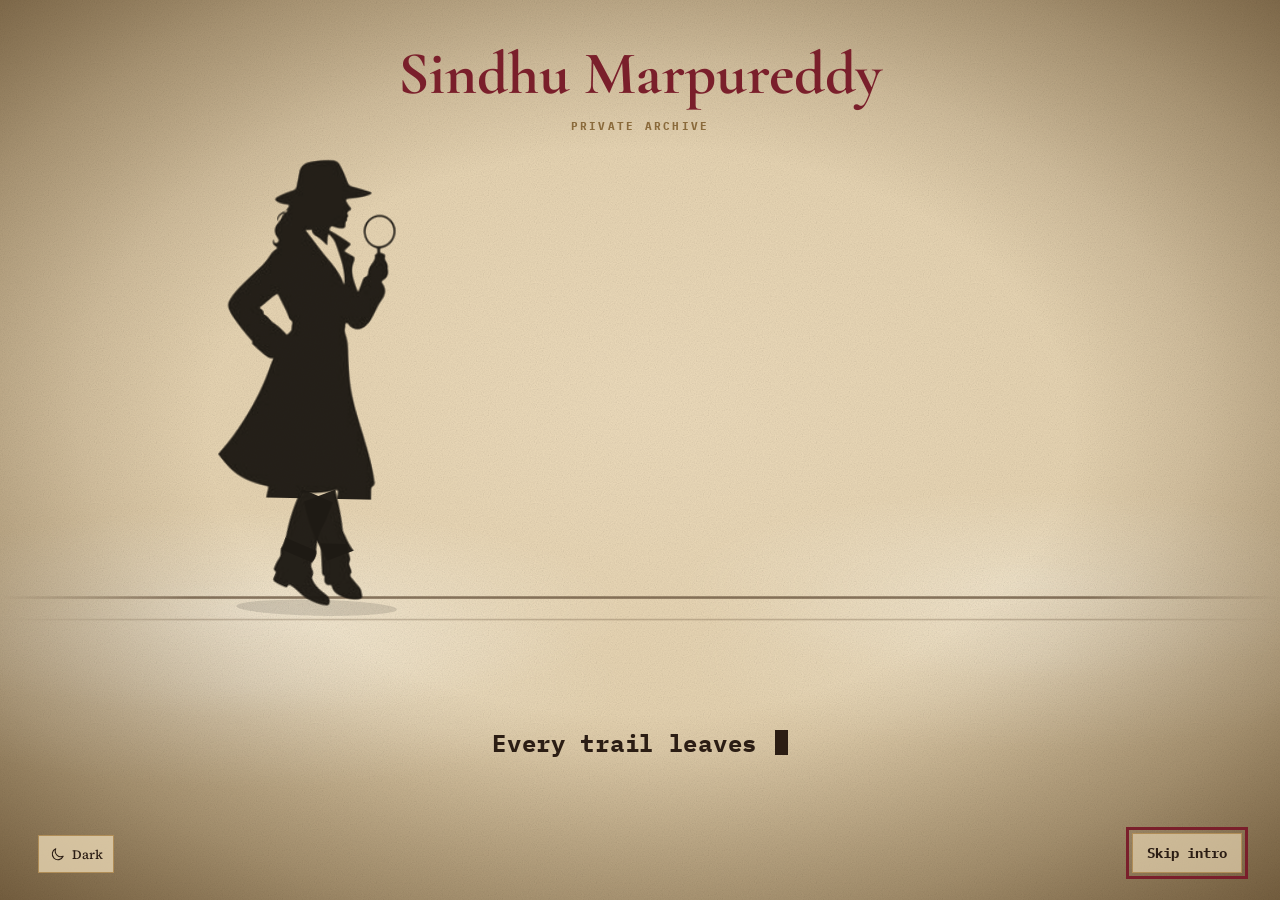
==== index.html @ 43c9a353 "Adjust home tagline punctuation" ====
<!doctype html>
<html lang="en">
<head>
  <meta charset="UTF-8">
  <meta name="viewport" content="width=device-width, initial-scale=1.0">
  <meta name="theme-color" content="#E6D3B0">
  <title>Sindhu Marpureddy | Home</title>
  <link rel="preconnect" href="https://fonts.googleapis.com">
  <link rel="preconnect" href="https://fonts.gstatic.com" crossorigin>
  <link href="https://fonts.googleapis.com/css2?family=Abril+Fatface&family=Cormorant+Garamond:wght@400;500;600;700&family=Courier+Prime:wght@400;700&family=IBM+Plex+Mono:wght@400;500;600;700&family=Lora:wght@400;500;700&family=Source+Serif+4:wght@400;500;600;700&display=swap" rel="stylesheet">
  <script>try{if(localStorage.getItem('sherlock-theme')==='dark')document.documentElement.setAttribute('data-theme','dark')}catch(e){}</script>
  <!-- Decide before first paint whether the intro will play (once per session; add ?intro=1 to the address to replay it) -->
  <script>try{var key='sindhu-case-file-router-intro',u=new URL(location.href);u.searchParams.delete('intro');u.hash='';history.replaceState(null,'',u.pathname+u.search);sessionStorage.removeItem(key);if(!(window.matchMedia&&matchMedia('(prefers-reduced-motion: reduce)').matches)){document.documentElement.classList.add('will-intro')}}catch(e){}</script>
  <style>
/* =====================================================================
   Case file site - one consolidated stylesheet.
   Sections: 1 tokens - 2 base - 3 header - 4 layout - 5 shared - 6 pages
             7 footer - 8 route transitions - 9 home - 10 intro - 11 responsive
   Edit the sepia palette in section 1. All artwork is inline SVG or CSS.
   ===================================================================== */

/* 1. Tokens ---------------------------------------------------------- */
:root {
  --paper: #E6D3B0;
  --paper-hi: #EEDDBE;
  --paper-light: #f2e5ca;
  --aged-edge: #B08D57;
  --brass: var(--aged-edge);
  --deep-sepia: #8A6A3B;
  --ink: #2b1d14;
  --ink-soft: #2b1d14;
  --burgundy: #7A1F2B;
  --rule: rgba(30, 26, 20, .24);
  --display: 'Cormorant Garamond', Georgia, serif;
  --body: 'Source Serif 4', Georgia, serif;
  --note: 'IBM Plex Mono', monospace;
  --font-body: clamp(1rem, .95rem + .3vw, 1.125rem);
  --font-card: 1.05rem;
  --font-label: clamp(.875rem, .85rem + .2vw, .95rem);
  --font-nav: clamp(.95rem, .91rem + .2vw, 1rem);
  --font-hero-statement: clamp(1.4rem, 1.1rem + 1vw, 1.75rem);
  --header-height: 78px;
  --footer-height: 58px;
  --noise: url("data:image/svg+xml;utf8,<svg xmlns='http://www.w3.org/2000/svg' width='220' height='220'><filter id='n' x='0' y='0' width='100%25' height='100%25'><feTurbulence type='fractalNoise' baseFrequency='.85' numOctaves='2' stitchTiles='stitch'/><feColorMatrix type='saturate' values='0'/></filter><rect width='220' height='220' filter='url(%23n)'/></svg>");
  color-scheme: light;
  scroll-behavior: smooth;
  scroll-padding-top: 100px;
}

/* 2. Base ------------------------------------------------------------ */
*, *::before, *::after { box-sizing: border-box; }
[hidden] { display: none !important; }
html { min-width: 320px; background: var(--paper); }
body {
  display: flex;
  min-width: 320px;
  min-height: 100vh;
  flex-direction: column;
  margin: 0;
  color: var(--ink);
  background-color: var(--paper);
  background-image: repeating-linear-gradient(0deg, rgba(65,42,21,.025) 0 1px, transparent 1px 5px), linear-gradient(115deg, rgba(255,255,255,.13), transparent 48%);
  font-family: var(--body);
  font-size: var(--font-body);
  font-weight: 400;
  line-height: 1.65;
}
body.intro-open { overflow: hidden; }
body p { max-width: 65ch; }
body em, body strong { font-family: var(--body); font-weight: 500; }
a { color: inherit; text-decoration: none; }
button { color: inherit; font: inherit; }
:focus-visible { outline: 3px solid var(--aged-edge); outline-offset: 4px; }
::selection { color: var(--paper-light); background: var(--burgundy); }
.skip-link { position: fixed; z-index: 2001; top: 8px; left: 8px; padding: 10px 14px; color: var(--paper-light); background: var(--burgundy); transform: translateY(-150%); }
.skip-link:focus { transform: translateY(0); }
.sr-only, .route-live { position: absolute; width: 1px; height: 1px; padding: 0; margin: -1px; overflow: hidden; clip: rect(0,0,0,0); white-space: nowrap; border: 0; }

/* Everything except the intro and transition layers lives inside #page */
#page { position: relative; z-index: 200; display: flex; flex: 1 0 auto; flex-direction: column; min-width: 0; }

/* 3. Header ---------------------------------------------------------- */
.case-header {
  position: sticky; z-index: 1200; top: 0; display: flex; flex: 0 0 auto; min-height: var(--header-height);
  align-items: center; justify-content: space-between; gap: 15px;
  padding: 9px max(22px, calc((100vw - 1280px) / 2));
  border-bottom: 1px solid var(--rule); background: rgba(230,211,176,.97); backdrop-filter: blur(12px);
}
.brand { display: flex; flex: 0 0 auto; flex-direction: column; line-height: 1.1; white-space: nowrap; }
.brand b { color: var(--burgundy); font: 700 2.4rem/1.05 var(--display); letter-spacing: 0; }
.brand small { margin-top: 3px; color: var(--deep-sepia); font: 700 .68rem/1.2 var(--note); letter-spacing: .16em; text-transform: uppercase; }
.case-nav { display: flex; min-width: 0; align-items: center; gap: 2px; }
.case-nav a { display: inline-flex; min-height: 43px; flex: 0 0 auto; align-items: center; gap: 6px; padding: 8px 9px; color: var(--ink); border-bottom: 2px solid transparent; font: 500 var(--font-nav) var(--body); white-space: nowrap; }
.case-nav a:hover, .case-nav a[aria-current="page"] { color: var(--burgundy); border-bottom-color: var(--aged-edge); }
.case-nav svg, .resume-button svg, .menu-toggle svg { width: 17px; height: 17px; fill: none; stroke: currentColor; stroke-linecap: round; stroke-linejoin: round; stroke-width: 1.5; }
.resume-button { display: inline-flex; min-height: 42px; flex: 0 0 auto; align-items: center; gap: 7px; padding: 8px 11px; color: var(--paper-light); border: 1px solid var(--burgundy); background: var(--burgundy); font: 700 var(--font-label) var(--note); letter-spacing: .06em; }
.resume-button:hover, .button-primary:hover, .copy-email:hover { color: var(--paper-light); background: var(--ink); border-color: var(--ink); }
.menu-toggle { display: none; align-items: center; gap: 6px; padding: 8px 10px; border: 1px solid var(--deep-sepia); background: transparent; cursor: pointer; font: 700 var(--font-label) var(--note); letter-spacing: .06em; }

/* 4. Layout ---------------------------------------------------------- */
main { display: flex; flex: 1 0 auto; flex-direction: column; min-height: 0; }
.route-view { position: relative; display: flex; flex: 1 0 auto; flex-direction: column; min-height: calc(100vh - var(--header-height) - var(--footer-height)); }
.route-view h1 { margin: 0 0 28px; color: var(--ink); font: 400 clamp(42px, 6vw, 70px)/1.02 var(--display); }
.route-view h1::first-letter { color: var(--burgundy); }
.paper-page { background-color: var(--paper); background-image: repeating-linear-gradient(0deg, rgba(65,42,21,.018) 0 1px, transparent 1px 6px), linear-gradient(115deg, rgba(255,255,255,.13), transparent 48%); }
.page-inner { width: min(1080px, calc(100% - 56px)); margin: 0 auto; padding: 78px 0 96px; }
.paper-page .page-inner { flex: 1 0 auto; min-height: calc(100vh - var(--header-height) - var(--footer-height)); }
.paper-page .page-inner > h1 { padding-bottom: 20px; border-bottom: 1px solid var(--rule); }
#page-profile .page-inner, #page-method .page-inner, #page-contact .page-inner { display: flex; flex-direction: column; justify-content: center; }
#page-contact .page-inner { align-items: center; text-align: center; }

/* 5. Shared components ------------------------------------------------ */
.ornamental-divider { display: block; width: min(240px, 65%); height: 28px; margin: 28px auto; fill: none; stroke: var(--aged-edge); stroke-width: 1; stroke-linecap: round; stroke-linejoin: round; }
.button { display: inline-flex; min-height: 46px; align-items: center; justify-content: center; gap: 14px; padding: 10px 14px; border: 1px solid var(--deep-sepia); font: 500 var(--font-label) var(--body); transition: background .18s ease, color .18s ease, transform .18s ease; }
.button:hover { transform: translateY(-2px); }
.button-primary { color: var(--paper-light); border-color: var(--burgundy); background: var(--burgundy); }
.button-secondary { color: var(--ink); background: transparent; }
.button-secondary:hover { color: var(--paper-light); background: var(--ink); }
/* Small uppercase-style labels share one look */
.case-number, .case-problem strong, .case-outcome strong, .case-card summary, .case-card details .todo, .case-link, .full-record-link, .case-status,
.profile-facts h2, .service-heading p, .copy-email, .contact-linkedin, .case-footer, .method-tabs [role="tab"] { font-family: var(--note); font-size: var(--font-label); font-weight: 700; letter-spacing: .06em; }

/* 6. Pages ------------------------------------------------------------ */
/* Profile */
.profile-summary { max-width: 65ch; margin: 10px 0 40px; color: var(--ink-soft); font-size: var(--font-body); line-height: 1.65; }
.profile-facts { display: grid; grid-template-columns: repeat(3, minmax(0, 1fr)); gap: 14px; }
.profile-facts article { padding: 21px; border: 1px solid rgba(138,106,59,.55); border-top: 3px solid var(--deep-sepia); background: rgba(243,228,196,.6); }
.profile-facts h2 { margin: 0 0 8px; color: var(--burgundy); }
.profile-facts p { margin: 0; font: 500 var(--font-card) var(--body); line-height: 1.65; }
.profile-facts span { display: block; margin-top: 5px; color: var(--ink-soft); font-size: 15px; }

/* Case files */
.case-grid { display: grid; grid-template-columns: repeat(2, minmax(0, 1fr)); gap: 30px; }
.case-card { display: grid; min-width: 0; grid-template-columns: minmax(100px, .34fr) minmax(0, 1fr); align-items: start; gap: 18px; padding: 26px; border: 1px solid rgba(138,106,59,.55); border-top: 3px solid var(--deep-sepia); background: rgba(243,228,196,.62); box-shadow: 0 5px 14px rgba(30,26,20,.07); transition: transform .2s ease, border-color .2s ease, box-shadow .2s ease; }
.case-thumb { display: block; width: 100%; aspect-ratio: 1; object-fit: contain; border: 1px solid rgba(138,106,59,.35); background: var(--paper-hi); }
.case-thumb-placeholder { display: grid; place-items: center; color: var(--deep-sepia); font: 700 28px/1 var(--display); }
.case-thumb-placeholder[data-tone="sage"] { background: linear-gradient(145deg, #EEDDBE, #D1BB91); }
.case-thumb-placeholder[data-tone="blue"] { background: linear-gradient(145deg, #F2E5CA, #D7C29A); }
.case-thumb-placeholder[data-tone="rose"] { background: linear-gradient(145deg, #E7D5B3, #CBB58A); }
.case-content { min-width: 0; }
.case-card:hover, .case-card:focus-within { transform: translateY(-3px); border-color: var(--aged-edge); box-shadow: 0 10px 24px rgba(30,26,20,.13); }
.case-number { margin: 0 0 8px; color: var(--burgundy); }
.case-card h2 { margin: 0 0 12px; font: 400 34px/1.08 var(--display); }
.case-problem, .case-outcome { max-width: 65ch; margin: 10px 0; font-size: var(--font-card); line-height: 1.65; }
.case-problem strong, .case-outcome strong { display: block; margin-bottom: 2px; color: var(--burgundy); }
.case-card details { margin-top: 12px; border-top: 1px solid rgba(138,106,59,.38); }
.case-card summary { width: fit-content; padding: 9px 0 2px; color: var(--burgundy); cursor: pointer; }
.case-card summary:hover, .case-link:hover, .full-record-link:hover { color: var(--ink); }
.case-card details p { max-width: 65ch; margin: 9px 0; color: var(--ink-soft); font-size: var(--font-card); line-height: 1.65; }
.case-card details .todo { color: var(--burgundy); }
.case-link, .full-record-link { display: inline-flex; align-items: center; gap: 7px; margin-top: 13px; padding-bottom: 3px; color: var(--burgundy); border-bottom: 1px solid var(--aged-edge); }
.case-link:hover, .full-record-link:hover { border-color: var(--burgundy); }
.case-status { margin: 13px 0 0; color: var(--burgundy); }
.case-card { display: block; padding: 0; perspective: 1200px; }
.case-card-inner { display: grid; min-height: 250px; transform-style: preserve-3d; transition: transform .65s cubic-bezier(.2,.7,.2,1); }
.case-card.is-flipped .case-card-inner { transform: rotateY(180deg); }
.case-card-face { grid-area: 1 / 1; min-width: 0; padding: 24px; backface-visibility: hidden; -webkit-backface-visibility: hidden; }
.case-card-front { display: flex; flex-direction: column; align-items: stretch; }
.case-card-front-button { display: grid; width: 100%; grid-template-columns: minmax(110px, .7fr) minmax(0, 1fr); align-items: center; gap: 20px; padding: 0; border: 0; background: transparent; cursor: pointer; text-align: left; }
.case-card-front-button:focus-visible, .case-card-back-button:focus-visible { outline-offset: 2px; }
.case-card-front .case-thumb { display: block; width: 100%; aspect-ratio: 1; object-fit: contain; border: 1px solid rgba(138,106,59,.35); background: var(--paper-hi); }
.case-card-front .case-thumb-placeholder { display: grid; place-items: center; color: var(--deep-sepia); font: 700 38px/1 var(--display); }
.case-card-front .case-thumb-placeholder[data-tone="sage"] { background: linear-gradient(145deg, #EEDDBE, #D1BB91); }
.case-card-front .case-thumb-placeholder[data-tone="blue"] { background: linear-gradient(145deg, #F2E5CA, #D7C29A); }
.case-card-front .case-thumb-placeholder[data-tone="rose"] { background: linear-gradient(145deg, #E7D5B3, #CBB58A); }
.case-card-front-copy { display: block; min-width: 0; }
.case-front-link, .case-front-status { align-self: flex-start; margin: 12px 0 0; }
.case-card-front .case-number { display: block; margin-bottom: 8px; }
.case-card-title { display: block; margin-bottom: 10px; color: var(--burgundy); font: 400 34px/1.08 var(--display); }
.case-teaser { display: block; color: var(--ink-soft); font-size: 16px; line-height: 1.5; }
.case-flip-cue { display: inline-block; margin-top: 17px; color: var(--deep-sepia); font: 700 var(--font-label) var(--note); }
.case-card-back { transform: rotateY(180deg); }
.case-card-back-button { min-height: 36px; margin: -4px 0 10px; padding: 5px 0; border: 0; background: transparent; color: var(--burgundy); cursor: pointer; font: 700 var(--font-label) var(--note); }
.case-card-back-button:hover { color: var(--ink); }
.case-card-back .case-number { margin-bottom: 8px; }
.case-card-back h2 { margin-bottom: 12px; }
.case-card:focus-within { border-color: var(--aged-edge); box-shadow: 0 8px 20px rgba(30,26,20,.12); }
html:not([data-theme="dark"]) .case-card { border-color: #6A1924; border-top-color: #B08D57; background: #7A1F2B; color: #F2E5CA; box-shadow: 0 5px 14px rgba(64,22,28,.18); }
html:not([data-theme="dark"]) .case-card:hover, html:not([data-theme="dark"]) .case-card:focus-within { border-color: #B08D57; box-shadow: 0 10px 24px rgba(64,22,28,.25); }
html:not([data-theme="dark"]) .case-card-title, html:not([data-theme="dark"]) .case-card-back h2 { color: #FFF2D9; font-weight: 700; }
html:not([data-theme="dark"]) .case-card .case-number, html:not([data-theme="dark"]) .case-card .case-problem strong, html:not([data-theme="dark"]) .case-card .case-outcome strong, html:not([data-theme="dark"]) .case-card summary, html:not([data-theme="dark"]) .case-card .case-status, html:not([data-theme="dark"]) .case-card-back-button { color: #F2D9A8; }
html:not([data-theme="dark"]) .case-card .case-teaser, html:not([data-theme="dark"]) .case-card .case-problem, html:not([data-theme="dark"]) .case-card .case-outcome, html:not([data-theme="dark"]) .case-card details p { color: #FFF7E9; }
html:not([data-theme="dark"]) .case-card .case-flip-cue { color: #F2D9A8; }
html:not([data-theme="dark"]) .case-card details { border-top-color: rgba(242,229,202,.38); }
html:not([data-theme="dark"]) .case-card .case-link { color: #F2D9A8; border-bottom-color: #B08D57; }
html:not([data-theme="dark"]) .case-card .case-link:hover, html:not([data-theme="dark"]) .case-card summary:hover, html:not([data-theme="dark"]) .case-card-back-button:hover { color: #FFF7E9; }

/* Method */
.method-tabs { display: flex; flex-wrap: wrap; gap: 4px; border-bottom: 1px solid var(--rule); }
.method-tabs [role="tab"] { min-height: 44px; padding: 9px 14px; color: var(--ink-soft); border: 0; border-bottom: 2px solid transparent; background: transparent; cursor: pointer; }
.method-tabs [role="tab"]:hover, .method-tabs [role="tab"][aria-selected="true"] { color: var(--burgundy); border-bottom-color: var(--aged-edge); }
.method-panel { min-height: 160px; padding: 25px 19px; background: rgba(243,228,196,.55); }
.method-panel.is-changing { animation: panelReveal .25s ease both; }
.tag-list { display: flex; flex-wrap: wrap; gap: 8px; margin: 0; padding: 0; list-style: none; }
.tag-list li { padding: 5px 9px; border: 1px solid rgba(138,106,59,.7); background: rgba(230,211,176,.62); font-size: 16px; }
@keyframes panelReveal { from { opacity: .2; transform: translateY(5px); } to { opacity: 1; transform: translateY(0); } }

/* Service record */
.service-timeline { position: relative; margin-left: 8px; padding-left: 33px; border-left: 1px solid var(--aged-edge); }
.service-entry { position: relative; padding: 0 0 46px; }
.service-entry:last-child { padding-bottom: 0; }
.timeline-mark { position: absolute; top: 6px; left: -41px; width: 14px; height: 14px; border: 2px solid var(--deep-sepia); border-radius: 50%; background: var(--paper); }
.service-heading { display: flex; flex-wrap: wrap; align-items: center; gap: 4px 12px; margin-bottom: 8px; }
.service-heading h2 { flex: 1 1 260px; margin: 0; color: var(--ink); font: 400 29px/1.12 var(--display); overflow-wrap: anywhere; }
.service-heading p { margin: 0; color: var(--burgundy); }
.employer-logo { display: block; width: 48px; height: 48px; flex: 0 0 48px; object-fit: contain; padding: 3px; border-radius: 3px; background: rgba(255,255,255,.86); }
.service-entry ul { max-width: 65ch; margin: 0; padding-left: 19px; color: var(--ink-soft); font-size: var(--font-card); line-height: 1.65; }
.service-entry li { max-width: 65ch; padding-left: 4px; }
.service-entry li + li { margin-top: 5px; }
.service-entry abbr[title] { text-decoration: none; cursor: help; }
.full-record-link { margin-top: 27px; }

/* Contact */
.contact-prompt { margin: 0 0 25px; color: var(--burgundy); font: 400 32px var(--display); }
.contact-actions { display: flex; flex-wrap: wrap; align-items: center; justify-content: center; gap: 10px; }
.contact-actions address { color: var(--ink); font: normal 20px var(--note); overflow-wrap: anywhere; }
.contact-details { display: flex; flex-wrap: wrap; justify-content: center; gap: 26px; margin-top: 18px; }
.contact-details p { margin: 0; color: var(--ink); font-size: 17px; }
.contact-details strong { display: block; margin-bottom: 3px; color: var(--deep-sepia); font: 700 var(--font-label) var(--note); }
.contact-details a { color: inherit; text-underline-offset: 3px; }
.contact-details a:hover { color: var(--burgundy); text-decoration: underline; }
.copy-email { min-height: 42px; padding: 8px 13px; color: var(--paper-light); border: 1px solid var(--burgundy); background: var(--burgundy); cursor: pointer; font-weight: 500; }
.copy-status { min-height: 1.5em; margin: 8px 0; color: var(--burgundy); font-size: 15px; }
.contact-linkedin { display: inline-block; margin-top: 7px; padding-bottom: 3px; color: var(--burgundy); border-bottom: 1px solid var(--aged-edge); font-weight: 500; }
.contact-linkedin:hover { color: var(--ink); }
.contact-links { display: flex; flex-wrap: wrap; justify-content: center; gap: 10px; margin-top: 24px; }
.contact-links .button { min-width: 130px; }

/* 7. Footer ----------------------------------------------------------- */
.case-footer { display: flex; flex: 0 0 auto; min-height: var(--footer-height); align-items: center; justify-content: space-between; gap: 12px; margin-top: auto; padding: 12px max(22px, calc((100vw - 1080px) / 2)); border-top: 1px solid var(--rule); background: #E6D3B0; color: var(--ink); }
.case-footer a { color: var(--burgundy); }

/* 8. Route transitions (footprints + magnifier lens reveal) ----------- */
.route-view.route-exit, .route-view.route-enter { position: fixed; z-index: 1101; top: var(--header-height); right: 0; bottom: 0; left: 0; overflow-y: auto; padding-bottom: 54px; }
.route-view.route-exit { pointer-events: none; }
.route-view.route-enter { clip-path: circle(0px at 50% 34%); }
.transition-layer { position: fixed; z-index: 1103; inset: 0; display: none; overflow: hidden; pointer-events: none; }
.transition-layer.is-active { display: block; }
.transition-layer.is-intro-reveal { z-index: 2003; }
.transition-ground-line { position: absolute; right: 0; bottom: 86px; left: 0; height: 1px; background: rgba(138,106,59,.64); box-shadow: 0 0 8px rgba(176,141,87,.3); }
.transition-glass { position: fixed; z-index: 3; width: 160px; height: 218px; }
.transition-glass img { display: block; width: 160px; height: auto; transform: rotate(-30deg); filter: drop-shadow(6px 10px 8px rgba(0,0,0,.35)); }
.footprint-layer { position: fixed; z-index: 1102; inset: 0; display: none; overflow: hidden; pointer-events: none; }
.footprint-layer.has-prints { display: block; }
.shoe-print { position: fixed; z-index: 2; display: block; width: 28px; height: 56px; object-fit: contain; opacity: 0; pointer-events: none; }

/* 9. Home: sepia paper, Gothic skyline, seal, and the revealing lens --- */
#page-home { overflow: hidden; background: radial-gradient(ellipse 80% 72% at 45% 46%, var(--paper-hi) 0%, var(--paper) 52%, #cdb98f 100%); }
#page-home::before { content: ""; position: absolute; inset: 0; z-index: 0; pointer-events: none; background: radial-gradient(ellipse 78% 74% at 50% 48%, rgba(70,45,18,0) 52%, rgba(70,45,18,.22) 82%, rgba(70,45,18,.45) 100%); }
#page-home::after { content: ""; position: absolute; inset: 0; z-index: 0; pointer-events: none; mix-blend-mode: multiply; opacity: .26; background-image: var(--noise); background-size: 220px 220px; }
#page-home .home-copy h1 { border-color: var(--brass); outline-color: rgba(176,141,87,.35); background: transparent; font-family: 'Abril Fatface', Georgia, serif; }
.home-inner { position: relative; z-index: 1; display: grid; flex: 1 0 auto; width: 100%; max-width: 1120px; align-items: center; gap: clamp(20px, 3vw, 44px); grid-template-columns: minmax(0, .92fr) minmax(0, 1.08fr); margin: 0 auto; padding: 5vh 24px 3vh; }
.home-copy { min-width: 0; }
.home-copy h1 { margin: 0 0 1.1rem; padding: 1.2rem 1.5rem 1.7rem; border: 2px solid var(--brass); outline: 1px solid rgba(176,141,87,.35); outline-offset: 6px; font: 400 clamp(2.6rem, 5.2vw, 4.4rem)/1.04 var(--display); transition: opacity .9s ease; }
.home-copy h1 .name { display: block; color: var(--burgundy); }
.home-statement { max-width: 20em; margin: 0 0 1.5rem; font: 400 var(--font-hero-statement)/1.25 var(--display); }
.home-cta { display: flex; flex-wrap: wrap; gap: 12px; }
.home-cta .button { padding: 15px 22px; border-color: var(--brass); color: var(--ink); font: 700 .85rem var(--note); }
.home-cta .button-primary { color: #fff; border-color: var(--burgundy); background: var(--burgundy); }
.home-cta .button-primary:hover { background: var(--ink); border-color: var(--ink); }

.stage-col { display: flex; min-width: 0; flex-direction: column; gap: 10px; }
.stage { position: relative; width: 100%; aspect-ratio: 540 / 460; overflow: visible; cursor: none; touch-action: manipulation; user-select: none; -webkit-user-select: none; }
.stage svg.scene { position: absolute; inset: 0; width: 100%; height: 100%; }
.seal { position: absolute; top: 0; right: 0; z-index: 1; width: 30%; aspect-ratio: 1; filter: drop-shadow(0 3px 5px rgba(60,40,20,.22)); }
.facts-layer { position: absolute; inset: 0; z-index: 2; pointer-events: none;
  -webkit-mask-image: radial-gradient(circle var(--lr, 70px) at var(--lx, 50%) var(--ly, 50%), #000 90%, transparent 100%);
          mask-image: radial-gradient(circle var(--lr, 70px) at var(--lx, 50%) var(--ly, 50%), #000 90%, transparent 100%); }
.stage.show-all .facts-layer { -webkit-mask-image: none; mask-image: none; }
.tag { position: absolute; width: var(--tw, 150px); padding: .5em .65em .55em; transform: translate(-50%, -50%); border: 1px solid var(--brass); background: rgba(240,225,194,.96); box-shadow: 3px 4px 0 rgba(90,65,30,.18); }
.tag b { display: block; color: var(--burgundy); font: 400 var(--tfs, 24px)/1 var(--display); }
.tag span { display: block; margin-top: 3px; color: var(--ink); font: 700 var(--tls, 12px)/1.2 var(--note); }
.lens { position: absolute; top: 0; left: 0; z-index: 3; pointer-events: none; will-change: transform; filter: drop-shadow(6px 10px 7px rgba(40,25,10,.35)); }
.hint-row { position: relative; z-index: 5; display: flex; align-items: center; justify-content: space-between; gap: 12px; color: var(--deep-sepia); font: 400 .78rem var(--note); }
.hint-row button { padding: 7px 11px; color: var(--ink); border: 1px solid var(--brass); background: transparent; cursor: pointer; font: 700 .74rem var(--note); }
.hint-row button:hover { color: #fff; background: var(--burgundy); border-color: var(--burgundy); }
.home-ornament { position: relative; z-index: 1; display: block; width: min(340px, 60%); margin: 0 auto 8px; opacity: .9; }
.copy-hidden-until-intro { opacity: 0; }

/* 10. Intro: the investigator walks in, then the lens opens the page --- */
html.will-intro #page { visibility: hidden; }
#page.intro-active { visibility: hidden; }
#page.intro-active .home-copy h1 { opacity: 0; }
#page.intro-active.title-in .home-copy h1 { opacity: 1; }
#page.wiping { visibility: visible; clip-path: circle(var(--r, 0px) at var(--cx, 50%) var(--cy, 50%)); }
#intro { position: fixed; z-index: 100; inset: 0; overflow: hidden; background: radial-gradient(ellipse 80% 70% at 50% 45%, #EEDCBC 0%, #E6D3B0 55%, #B9A37A 100%); }
#intro .vignette { position: absolute; inset: 0; pointer-events: none; background: radial-gradient(ellipse 75% 70% at 50% 48%, rgba(60,38,15,0) 45%, rgba(60,38,15,.28) 78%, rgba(60,38,15,.55) 100%); }
#intro .grain { position: absolute; inset: 0; pointer-events: none; mix-blend-mode: multiply; opacity: .28; background-image: var(--noise); background-size: 220px 220px; }
#intro .fog { position: absolute; left: -20%; bottom: 20%; width: 140%; height: 30%; pointer-events: none; opacity: .65; animation: fogDrift 16s ease-in-out infinite alternate;
  background: radial-gradient(ellipse 30% 55% at 28% 60%, rgba(255,250,238,.75), transparent 70%), radial-gradient(ellipse 28% 50% at 72% 50%, rgba(255,250,238,.55), transparent 70%); }
#intro .fog.b { bottom: 12%; opacity: .45; animation-duration: 22s; animation-direction: alternate-reverse; }
@keyframes fogDrift { from { transform: translateX(-7%); } to { transform: translateX(7%); } }
#intro .intro-mark { position: absolute; top: 5vh; right: 0; left: 0; padding: 0 16px; text-align: center; line-height: 1.05; }
#intro .intro-mark b { display: block; color: var(--burgundy); font: 700 clamp(2.6rem, 6vw, 3.8rem)/.95 var(--display); }
#intro .intro-mark small { display: block; margin-top: 1rem; color: var(--deep-sepia); font: 700 .7rem var(--note); letter-spacing: .2em; text-transform: uppercase; }
#intro-scene { position: absolute; inset: 0; width: 100%; height: 100%; }
#intro-caption { position: absolute; right: 0; bottom: 15vh; left: 0; min-height: 1.6em; padding: 0 16px; color: var(--ink); font: 700 clamp(1.05rem, 2.2vw, 1.5rem) var(--note); letter-spacing: .03em; text-align: center; }
#intro-caption::after { content: ""; display: inline-block; width: .55em; height: 1.05em; margin-left: 3px; vertical-align: -.15em; background: var(--ink); animation: caretBlink .8s steps(1) infinite; }
@keyframes caretBlink { 50% { opacity: 0; } }
#skip-intro { position: absolute; right: max(16px, 3vw); bottom: max(16px, 3vh); padding: 10px 14px; color: var(--ink); border: 1px solid var(--brass); background: rgba(230,211,176,.7); cursor: pointer; font: 700 .85rem var(--note); }
#skip-intro:hover { color: #fff; background: var(--burgundy); border-color: var(--burgundy); }
#skip-intro:focus-visible { outline: 3px solid var(--burgundy); outline-offset: 3px; }
#lens-ring { position: fixed; z-index: 2300; display: none; border: 7px solid var(--aged-edge); border-radius: 50%; box-shadow: 0 0 0 1.5px #293833, inset 0 0 0 1.5px #293833, 0 10px 30px rgba(41,56,51,.28); pointer-events: none; }

/* 11. Responsive ------------------------------------------------------ */
@media (max-width: 1050px) {
  :root { --header-height: 112px; }
  .case-header { flex-wrap: wrap; gap: 4px 13px; padding-right: 18px; padding-left: 18px; }
  .case-nav { order: 3; width: 100%; justify-content: center; overflow-x: auto; }
  .resume-button { margin-left: auto; }
}
@media (max-width: 860px) {
  .home-inner { grid-template-columns: minmax(0, 1fr); padding-top: 4vh; }
  .stage-col { width: 100%; max-width: 520px; margin: 0 auto; }
}
@media (max-width: 700px) {
  :root { --header-height: 110px; --footer-height: 78px; scroll-padding-top: 118px; }
  .case-header { display: grid; height: auto; min-height: var(--header-height); grid-template-columns: minmax(0, 1fr) auto auto; grid-template-rows: auto auto; gap: 7px; padding: 8px 12px; }
  .brand { grid-column: 1; grid-row: 1; }
  .brand b { font-size: 2.1rem; }
  .menu-toggle { display: inline-flex; width: 36px; grid-column: 2; grid-row: 1; min-height: 36px; align-items: center; justify-content: center; gap: 0; padding: 5px; }
  .case-header > .theme-toggle { grid-column: 3; grid-row: 1; }
  .menu-toggle svg { width: 15px; height: 15px; }
  .case-nav { position: absolute; top: 100%; right: 0; left: 0; display: none; width: auto; max-height: calc(100dvh - 74px); flex-direction: column; align-items: stretch; justify-content: flex-start; overflow-y: auto; padding: 7px 12px 12px; border-bottom: 1px solid var(--rule); background: var(--paper); box-shadow: 0 12px 16px rgba(30,26,20,.14); }
  .case-header.menu-open .case-nav { display: flex; }
  .case-nav a { min-height: 43px; gap: 10px; padding: 9px 10px; border-bottom: 1px solid rgba(30,26,20,.12); }
  .case-nav a[aria-current="page"] { border-bottom-color: var(--aged-edge); }
  .resume-button { grid-column: 1 / -1; grid-row: 2; justify-self: center; min-height: 38px; gap: 5px; margin-left: 0; padding: 7px 8px; }
  .resume-button svg { width: 15px; height: 15px; }
  .page-inner { width: calc(100% - 36px); padding: 54px 0 72px; }
  .route-view h1 { margin-bottom: 23px; font-size: clamp(43px, 12vw, 58px); }
  .profile-facts { grid-template-columns: minmax(0, 1fr); gap: 10px; }
  .profile-facts article { padding: 16px; }
  .case-grid { grid-template-columns: minmax(0, 1fr); gap: 24px; }
  .case-card { grid-template-columns: 82px minmax(0, 1fr); gap: 14px; padding: 18px; }
  .case-card-face { padding: 17px; }
  .case-card-front-button { grid-template-columns: 82px minmax(0, 1fr); gap: 14px; }
  .case-card-title { font-size: 30px; }
  .case-thumb-placeholder { font-size: 23px; }
  .case-card h2 { font-size: 31px; }
  .method-tabs { flex-wrap: nowrap; overflow-x: auto; }
  .method-tabs [role="tab"] { flex: 0 0 auto; padding: 9px 10px; }
  .method-panel { min-height: 120px; padding: 20px 13px; }
  .tag-list { gap: 7px; }
  .tag-list li { font-size: 15px; }
  .service-timeline { margin-left: 6px; padding-left: 28px; }
  .service-entry { padding-bottom: 39px; }
  .timeline-mark { left: -35px; }
  .service-heading h2 { flex-basis: calc(100% - 60px); font-size: 25px; }
  .employer-logo { width: 42px; height: 42px; flex-basis: 42px; }
  .contact-prompt { font-size: 28px; }
  .contact-actions address { font-size: 16px; }
  .contact-details { gap: 10px 22px; }
  .case-footer { align-items: flex-start; flex-direction: column; padding-right: 18px; padding-left: 18px; }
  .transition-ground-line { bottom: 72px; }
  .shoe-print { width: 24px; height: 48px; }
  .home-cta .button { padding: 13px 16px; }
}
@media (max-width: 600px) {
  :root { --header-height: 110px; }
  .case-header { grid-template-columns: minmax(0, 1fr) auto auto; }
}
@media (max-width: 390px) {
  .brand b { font-size: 1.8rem; }
  .service-heading h2 { font-size: 23px; }
  .case-footer { padding-right: 15px; padding-left: 15px; }
  .case-card { grid-template-columns: 68px minmax(0, 1fr); gap: 11px; padding: 15px; }
  .case-card-face { padding: 14px; }
  .case-card-front-button { grid-template-columns: 68px minmax(0, 1fr); gap: 10px; }
  .case-card-title { font-size: 27px; }
}
@media (prefers-reduced-motion: reduce) {
  *, *::before, *::after { scroll-behavior: auto !important; animation-duration: .01ms !important; animation-iteration-count: 1 !important; transition-duration: .01ms !important; }
  .transition-layer { display: none !important; }
  .route-view.route-exit, .route-view.route-enter { position: static; inset: auto; overflow: visible; padding-bottom: 0; clip-path: none !important; }
  #intro .fog { animation: none; }
}
@media (forced-colors: active) {
  :focus-visible { outline: 2px solid Highlight; }
  .case-nav a[aria-current="page"] { border-bottom: 2px solid Highlight; }
}

/* ===== Theme switch: your colours by day, gothic grey "after dark" ===== */
.theme-toggle { display: inline-flex; min-height: 43px; flex: 0 0 auto; align-items: center; gap: 6px; padding: 8px 9px; color: var(--ink); border: 0; border-bottom: 2px solid transparent; background: transparent; cursor: pointer; font: 500 var(--font-nav) var(--body); white-space: nowrap; }
.theme-toggle:hover { color: var(--burgundy); border-bottom-color: var(--aged-edge); }
.theme-toggle svg { width: 17px; height: 17px; fill: none; stroke: currentColor; stroke-linecap: round; stroke-linejoin: round; stroke-width: 1.5; }
.case-header > .theme-toggle { width: 38px; min-height: 38px; justify-content: center; gap: 0; padding: 6px; border: 1px solid var(--deep-sepia); }
.case-header > .theme-toggle span { position: absolute; width: 1px; height: 1px; padding: 0; margin: -1px; overflow: hidden; clip: rect(0,0,0,0); white-space: nowrap; border: 0; }
#intro .theme-toggle { position: absolute; z-index: 2; top: auto; right: auto; bottom: max(16px, 3vh); left: max(16px, 3vw); min-height: 38px; padding: 6px 10px; border: 1px solid var(--aged-edge); background: rgba(230,211,176,.82); font-size: .8rem; }
html.theme-anim body, html.theme-anim .case-header, html.theme-anim .case-card, html.theme-anim #page-home, html.theme-anim .paper-page { transition: background-color .35s ease, color .35s ease, border-color .35s ease; }
@media (max-width: 700px) {
  .case-header > .theme-toggle { width: 38px; min-height: 38px; justify-content: center; gap: 0; padding: 6px; border: 1px solid var(--deep-sepia); }
  .case-header > .theme-toggle span { position: absolute; width: 1px; height: 1px; padding: 0; margin: -1px; overflow: hidden; clip: rect(0,0,0,0); white-space: nowrap; border: 0; }
}

html[data-theme="dark"] {
  --paper: #1F2125; --paper-hi: #2C3036; --paper-light: #F2F3F5;
  --ink: #E6E8EB; --ink-soft: #E6E8EB; --burgundy: #E3CF8E;
  --aged-edge: #A9AEB6; --brass: #A9AEB6; --deep-sepia: #8B9199; --rule: rgba(230,232,235,.2);
  color-scheme: dark;
}
html[data-theme="dark"] body { background-image: none; }
html[data-theme="dark"] .case-header { background: rgba(31,33,37,.97); }
html[data-theme="dark"] .case-footer { background: #1F2125; }
html[data-theme="dark"] .case-nav a[aria-current="page"], html[data-theme="dark"] .case-nav a:hover, html[data-theme="dark"] .theme-toggle:hover { color: #E3CF8E; }
html[data-theme="dark"] .brand small { color: #B5BAC2; }
html[data-theme="dark"] .paper-page { background-color: #1F2125; background-image: none; }
html[data-theme="dark"] .profile-facts article, html[data-theme="dark"] .case-card { background: rgba(46,50,56,.75); border-color: rgba(169,174,182,.35); box-shadow: 0 5px 14px rgba(0,0,0,.35); }
html[data-theme="dark"] .method-panel { background: rgba(46,50,56,.6); }
html[data-theme="dark"] .tag-list li { background: rgba(46,50,56,.85); border-color: rgba(169,174,182,.5); }
html[data-theme="dark"] .resume-button, html[data-theme="dark"] .button-primary, html[data-theme="dark"] .copy-email { color: #17181B; background: #E3CF8E; border-color: #E3CF8E; }
html[data-theme="dark"] .resume-button:hover, html[data-theme="dark"] .button-primary:hover, html[data-theme="dark"] .copy-email:hover { color: #17181B; background: #F3E6B0; border-color: #F3E6B0; }
html[data-theme="dark"] .button-secondary { color: var(--ink); border-color: #A9AEB6; }
html[data-theme="dark"] .button-secondary:hover { color: var(--ink); background: rgba(230,232,235,.14); }
html[data-theme="dark"] #page-home { background: radial-gradient(ellipse 80% 72% at 45% 46%, #3B4047 0%, #25282D 55%, #16171A 100%); }
html[data-theme="dark"] #page-home::before { background: radial-gradient(ellipse 78% 74% at 50% 48%, rgba(0,0,0,0) 50%, rgba(0,0,0,.25) 82%, rgba(0,0,0,.55) 100%); }
html[data-theme="dark"] #page-home::after { mix-blend-mode: screen; opacity: .05; }
html[data-theme="dark"] #page-home .home-copy h1 { border-color: #A9AEB6; outline-color: rgba(169,174,182,.35); background: rgba(20,22,26,.35); }
html[data-theme="dark"] #page-home .home-cta .button { color: var(--ink); border-color: #A9AEB6; background: rgba(230,232,235,.06); }
html[data-theme="dark"] #page-home .home-cta .button.button-primary { color: #17181B; background: #E3CF8E; border-color: #E3CF8E; }
html[data-theme="dark"] #page-home .home-cta .button.button-primary:hover { background: #F3E6B0; border-color: #F3E6B0; }
html[data-theme="dark"] #page-home .tag, html[data-theme="dark"] .tag { background: rgba(44,48,54,.97); border-color: #A9AEB6; box-shadow: 3px 4px 0 rgba(0,0,0,.35); }
html[data-theme="dark"] .tag b { color: #E3CF8E; }
html[data-theme="dark"] .stage svg.scene { stroke: #9AA0A8; }
html[data-theme="dark"] .hint-row { color: #B5BAC2; }
html[data-theme="dark"] .hint-row button { color: var(--ink); border-color: #A9AEB6; }
html[data-theme="dark"] .hint-row button:hover { color: #17181B; background: #E3CF8E; border-color: #E3CF8E; }
html[data-theme="dark"] .home-ornament { stroke: #A9AEB6; }
html[data-theme="dark"] #intro { background: radial-gradient(ellipse 95% 85% at 50% 46%, #959BA3 0%, #5C6168 50%, #202226 100%); }
html[data-theme="dark"] #intro .vignette { background: radial-gradient(ellipse 80% 72% at 50% 48%, rgba(0,0,0,0) 48%, rgba(0,0,0,.35) 80%, rgba(0,0,0,.68) 100%); }
html[data-theme="dark"] #intro .fog { background: radial-gradient(ellipse 30% 55% at 28% 60%, rgba(215,220,226,.42), transparent 70%), radial-gradient(ellipse 28% 50% at 72% 50%, rgba(215,220,226,.42), transparent 70%); }
html[data-theme="dark"] #intro .intro-mark b { color: #F0E2A8; }
html[data-theme="dark"] #intro .intro-mark small { color: #D0D4DA; }
html[data-theme="dark"] #intro-caption { color: #F2F3F5; }
html[data-theme="dark"] #intro-caption::after { background: #F2F3F5; }
html[data-theme="dark"] #i-prints g { fill: #E6E9ED !important; }
html[data-theme="dark"] #i-ground stop { stop-color: #E1E4E8; }
html[data-theme="dark"] #skip-intro { color: #F2F3F5; background: rgba(24,26,30,.78); border-color: #A9AEB6; }
html[data-theme="dark"] #intro .theme-toggle { color: #F2F3F5; background: rgba(24,26,30,.78); border-color: #A9AEB6; }

</style>
</head>
<body>
  <a class="skip-link" href="#main-content">Skip to content</a>

  <div id="page">
  <header class="case-header">
    <a class="brand" href="?intro=1" aria-label="Sindhu Marpureddy, home"><b>Sindhu Marpureddy</b><small>Private archive</small></a>
    <button class="menu-toggle" id="menu-toggle" type="button" aria-expanded="false" aria-controls="primary-nav"><svg aria-hidden="true" focusable="false" viewBox="0 0 24 24"><path d="M4 7h16M4 12h16M4 17h16"/></svg><span class="sr-only">Menu</span></button>
    <nav class="case-nav" id="primary-nav" aria-label="Main navigation">
      <a href="./" data-route="home" aria-current="page"><svg aria-hidden="true" focusable="false" viewBox="0 0 24 24"><path d="m3 11 9-7 9 7v9h-6v-6H9v6H3z"/></svg><span>Home</span></a>
      <a href="#/profile" data-route="profile"><svg aria-hidden="true" focusable="false" viewBox="0 0 24 24"><circle cx="12" cy="8" r="3.2"/><path d="M5.5 20c.5-4.1 2.7-6.2 6.5-6.2s6 2.1 6.5 6.2"/></svg><span>Profile</span></a>
      <a href="#/case-files" data-route="case-files"><svg aria-hidden="true" focusable="false" viewBox="0 0 24 24"><path d="M3.5 6.5h6l2 2h9v10h-17zM3.5 9h17"/></svg><span>Case Files</span></a>
      <a href="#/method" data-route="method"><svg aria-hidden="true" focusable="false" viewBox="0 0 24 24"><circle cx="10.8" cy="10.8" r="6.3"/><path d="m15.5 15.5 5 5M8.5 10.8h4.6M10.8 8.5v4.6"/></svg><span>Method</span></a>
      <a href="#/service-record" data-route="service-record"><svg aria-hidden="true" focusable="false" viewBox="0 0 24 24"><path d="M6 4.5h12v16H6zM9 8h6M9 12h6M9 16h4"/></svg><span>Service Record</span></a>
      <a href="#/contact" data-route="contact"><svg aria-hidden="true" focusable="false" viewBox="0 0 24 24"><rect x="3.5" y="5.5" width="17" height="13" rx="1"/><path d="m4.5 7 7.5 5.8L19.5 7"/></svg><span>Contact</span></a>
    </nav>
    <button class="theme-toggle" id="theme-toggle" type="button" aria-pressed="false" aria-label="Switch between light and dark colours"><svg aria-hidden="true" focusable="false" viewBox="0 0 24 24"><path d="M20 14.5A8 8 0 0 1 9.5 4a8 8 0 1 0 10.5 10.5z"/></svg><span>Dark</span></button>
    <a class="resume-button" href="assets/5SindhuMarpureddy6.pdf" download><svg aria-hidden="true" focusable="false" viewBox="0 0 24 24"><path d="M12 3v12m-5-5 5 5 5-5M4 17v4h16v-4"/></svg><span>Download resume</span></a>
  </header>

  <main id="main-content" tabindex="-1">
    <!-- HOME: sepia paper, Gothic skyline, seal, and a lens that reveals the evidence -->
    <section class="route-view" id="page-home" data-page="home" aria-labelledby="home-heading">
      <div class="home-inner">
        <div class="home-copy">
          <h1 id="home-heading" tabindex="-1"><span class="drop">T</span>he Case of <span class="name">Sindhu Marpureddy</span></h1>
          <p class="home-statement">I turn ambiguity into systems, people can trust.</p>
          <div class="home-cta">
            <a class="button button-primary" href="#/case-files">Open Case Files <span aria-hidden="true">&#8600;</span></a>
            <a class="button button-secondary" href="#/service-record">Service Record <span aria-hidden="true">&#8600;</span></a>
          </div>
        </div>

        <div class="stage-col">
          <div class="stage" id="stage" role="img" aria-label="Gothic clock-tower skyline with a magnifying glass that reveals key results">
            <svg class="scene" viewBox="0 0 540 460" fill="none" stroke="#8A6A4A" stroke-width="1.15" stroke-linecap="round" stroke-linejoin="round" aria-hidden="true">
  <g opacity=".9"><path d="M30 252L117 206L205 252M30 252V330M205 252V330M30 330H205M133 246A16 16 0 1 0 101 246A16 16 0 1 0 133 246M122.6 246A5.6 5.6 0 1 0 111.4 246A5.6 5.6 0 1 0 122.6 246M122.6 246.0L133.0 246.0M121.0 250.0L128.3 257.3M117.0 251.6L117.0 262.0M113.0 250.0L105.7 257.3M111.4 246.0L101.0 246.0M113.0 242.0L105.7 234.7M117.0 240.4L117.0 230.0M121.0 242.0L128.3 234.7M101 330V284.8Q101 267.2 117.0 256Q133 267.2 133 284.8V330ZM48 330V292.4Q48 283.6 56.0 278Q64 283.6 64 292.4V330ZM72 330V292.4Q72 283.6 80.0 278Q88 283.6 88 292.4V330ZM150 330V292.4Q150 283.6 158.0 278Q166 283.6 166 292.4V330ZM176 330V292.4Q176 283.6 184.0 278Q192 283.6 192 292.4V330ZM36 252V176M60 252V176M32 176L48 128L64 176M48 128V118M44 122H52M42 226V206.8Q42 200.2 48.0 196Q54 200.2 54 206.8V226ZM64 216Q140 156 214 228M90 216V236M140 196V236M202.0 252V236.4L205 226L208.0 236.4V252"/><path d="M335 330V232H475V330M335 232L405 186L475 232M335 330H510M350 330V296.6Q350 288.9 357.0 284Q364 288.9 364 296.6V330ZM372 330V296.6Q372 288.9 379.0 284Q386 288.9 386 296.6V330ZM430 330V296.6Q430 288.9 437.0 284Q444 288.9 444 296.6V330ZM452 330V296.6Q452 288.9 459.0 284Q466 288.9 466 296.6V330ZM394 290V239.8Q394 227.7 405.0 220Q416 227.7 416 239.8V290ZM475 330V196H505V330M471 196L490 148L509 196M490 148V138M486 142H494M485 300V275.0Q485 269.5 490.0 266Q495 269.5 495 275.0V300ZM485 258V241.0Q485 235.5 490.0 232Q495 235.5 495 241.0V258ZM332.0 232V217.6L335 208L338.0 217.6V232M402.0 186V172.8L405 164L408.0 172.8V186M404 186V176M400 180H408"/><path d="M218 330V196H322V330M212 330H328M210 330V234L218 226M330 330V234L322 226M218 212H322M218 234H322M234 306V262.6Q234 254.9 241.0 250Q248 254.9 248 262.6V306ZM263 306V262.6Q263 254.9 270.0 250Q277 254.9 277 262.6V306ZM292 306V262.6Q292 254.9 299.0 250Q306 254.9 306 262.6V306ZM228 196V132H312V196M225.0 132V118.8L228 110L231.0 118.8V132M309.0 132V118.8L312 110L315.0 118.8V132M232 152L270 120L308 152M290 168A20 20 0 1 0 250 168A20 20 0 1 0 290 168M287 168A17 17 0 1 0 253 168A17 17 0 1 0 287 168M287.0 168.0L283.0 168.0M284.7 176.5L281.3 174.5M278.5 182.7L276.5 179.3M270.0 185.0L270.0 181.0M261.5 182.7L263.5 179.3M255.3 176.5L258.7 174.5M253.0 168.0L257.0 168.0M255.3 159.5L258.7 161.5M261.5 153.3L263.5 156.7M270.0 151.0L270.0 155.0M278.5 153.3L276.5 156.7M284.7 159.5L281.3 161.5M270 168L270 157M270 168L278 172M240 132V96H300V132M247 128V109.0Q247 103.5 252.0 100Q257 103.5 257 109.0V128ZM263 128V109.0Q263 103.5 268.0 100Q273 103.5 273 109.0V128ZM279 128V109.0Q279 103.5 284.0 100Q289 103.5 289 109.0V128ZM237.0 96V81.6L240 72L243.0 81.6V96M297.0 96V81.6L300 72L303.0 81.6V96M236 96L270 16L304 96M270 16V96M253 96L270 16M287 96L270 16M240.9 84.6l-4 -1.5M245.7 73.1l-4 -1.5M250.6 61.7l-4 -1.5M255.4 50.3l-4 -1.5M260.3 38.9l-4 -1.5M265.1 27.4l-4 -1.5M299.1 84.6l4 -1.5M294.3 73.1l4 -1.5M289.4 61.7l4 -1.5M284.6 50.3l4 -1.5M279.7 38.9l4 -1.5M274.9 27.4l4 -1.5M270 16V4M266 9H274"/><path d="M12 330V262L6 254M12 262L18 254M528 330V262L522 254M528 262L534 254"/></g>
  <g opacity=".6"><path d="M0 330H540M0 338H540M0 356H540M0 384H540M0 420H540M60 460L250 338M290 338L480 460M270 338V460"/></g>
</svg>
<script>
(() => {
  const clockPath = [...document.querySelectorAll("#stage .scene path")].find((path) =>
    path.getAttribute("d")?.includes("M270 168L270 157M270 168L278 172")
  );
  if (!clockPath) return;
  const pathData = clockPath.getAttribute("d");
  clockPath.setAttribute("d", pathData.replace("M270 168L270 157M270 168L278 172", "M270 168L280 164M270 168L266 160"));
})();
</script>
            <!-- Seal: circular crest, curved text, and the deerstalker-and-pipe silhouette (assets/seal-silhouette.png) -->
            <svg class="seal" viewBox="0 0 300 300" aria-hidden="true"><metadata><c2pa:manifest>[base64]/[base64]/vo7rn4oNv3Pp/[base64]/iZY/[base64]/[base64]/3cyjxFA3Qo5S46fX0/ihY0VZ7mfb9KF703t5OjWDBWMA4GA1UdDwEB/wQEAwIHgDAVBgNVHSUEDjAMBgorBgEEAYPoXgIBMAwGA1UdEwEB/wQCMAAwHwYDVR0jBBgwFoAUzlHiBIFOZFsj+OPEz5o+nMHXXMIwCgYIKoZIzj0EAwMDZwAwZAIwMXMdFJ4BetLLVY7ORuE9noqbbAZOZn/aArXyTwFAZfKrPzxF2vPoJNf1+UCdg1XGAjBwX1zd9WGqYkqmL5SFqw1QySjr1zJfpJM9+1rdDwSPLMOPOjKuiXjoU/[base64]</c2pa:manifest></metadata>
  <defs>
    <path id="arcTop" d="M35 150 A115 115 0 0 1 265 150"/>
    <path id="arcBot" d="M23.5 150 A126.5 126.5 0 0 0 276.5 150"/>
    <radialGradient id="disc" cx=".45" cy=".4" r=".75"><stop offset="0" stop-color="#EAD9B7"/><stop offset="1" stop-color="#E2CFA8"/></radialGradient>
    <clipPath id="innerClip"><circle cx="150" cy="150" r="100"/></clipPath>
  </defs>
  <!-- rings -->
  <circle cx="150" cy="150" r="146" fill="#E9D8B6" stroke="#B08D57" stroke-width="4"/>
  <circle cx="150" cy="150" r="139" fill="none" stroke="#B08D57" stroke-width="1.2"/>
  <circle cx="150" cy="150" r="104.5" fill="none" stroke="#B08D57" stroke-width="1.2"/>
  <circle cx="150" cy="150" r="102" fill="none" stroke="#8A6A3B" stroke-width="2"/>
  <circle cx="150" cy="150" r="100" fill="url(#disc)"/>
  <path d="M164.0 150.0L250.0 150.0M163.8 152.4L248.5 167.4M163.2 154.8L244.0 184.2M162.1 157.0L236.6 200.0M160.7 159.0L226.6 214.3M159.0 160.7L214.3 226.6M157.0 162.1L200.0 236.6M154.8 163.2L184.2 244.0M152.4 163.8L167.4 248.5M150.0 164.0L150.0 250.0M147.6 163.8L132.6 248.5M145.2 163.2L115.8 244.0M143.0 162.1L100.0 236.6M141.0 160.7L85.7 226.6M139.3 159.0L73.4 214.3M137.9 157.0L63.4 200.0M136.8 154.8L56.0 184.2M136.2 152.4L51.5 167.4M136.0 150.0L50.0 150.0M136.2 147.6L51.5 132.6M136.8 145.2L56.0 115.8M137.9 143.0L63.4 100.0M139.3 141.0L73.4 85.7M141.0 139.3L85.7 73.4M143.0 137.9L100.0 63.4M145.2 136.8L115.8 56.0M147.6 136.2L132.6 51.5M150.0 136.0L150.0 50.0M152.4 136.2L167.4 51.5M154.8 136.8L184.2 56.0M157.0 137.9L200.0 63.4M159.0 139.3L214.3 73.4M160.7 141.0L226.6 85.7M162.1 143.0L236.6 100.0M163.2 145.2L244.0 115.8M163.8 147.6L248.5 132.6" stroke="#B08D57" stroke-width=".7" opacity=".28" fill="none"/>
  <!-- curved text -->
  <text font-family="Courier Prime, monospace" font-size="16" font-weight="700" letter-spacing="2.6" word-spacing="-5" fill="#7A1F2B"><textPath href="#arcTop" startOffset="50%" text-anchor="middle">TRUST &amp; SAFETY · CASE FILE</textPath></text>
  <text font-family="Courier Prime, monospace" font-size="16.5" font-weight="700" letter-spacing="2.6" fill="#1E1A14"><textPath href="#arcBot" startOffset="50%" text-anchor="middle">SINDHU MARPUREDDY</textPath></text>
  <!-- separators at 9 and 3 o'clock -->
  <path d="M22 150 l6 -6 l6 6 l-6 6 z M266 150 l6 -6 l6 6 l-6 6 z" fill="#B08D57"/>
  
  <!-- bust -->
  <g clip-path="url(#innerClip)"><image href="[data-uri]" x="84.4" y="87.6" width="152.0" height="169.6" preserveAspectRatio="none"/></g>
  
</svg>

            <!-- Evidence tags: visible only inside the lens -->
            <div class="facts-layer" id="facts-layer" aria-hidden="true">
              <div class="tag" style="left:21%;top:13%"><b>500+</b><span>escalations resolved / year</span></div>
              <div class="tag" style="left:56%;top:13%"><b>108</b><span>member team led</span></div>
              <div class="tag" style="left:22%;top:40%"><b>30%</b><span>faster incident resolution</span></div>
              <div class="tag" style="left:60%;top:40%"><b>50+</b><span>process improvements</span></div>
              <div class="tag" style="left:30%;top:67%"><b>25%</b><span>higher review accuracy</span></div>
              <div class="tag" style="left:70%;top:67%"><b>2D + 3D</b><span>mapping quality at Google Maps</span></div>
            </div>

            <!-- Large brass-rimmed magnifying glass -->
            <img class="lens" id="lens" src="assets/magnifier.svg" alt="" aria-hidden="true">

            <ul class="sr-only"><li>500+ escalations resolved per year</li><li>108-member team led</li><li>30% faster incident resolution</li><li>50+ process improvements</li><li>25% higher review accuracy</li><li>2D and 3D mapping quality at Google Maps</li></ul>
          </div>
          <div class="hint-row"><span id="stage-hint">Move the lens over the paper to reveal the evidence.</span><button type="button" id="show-all" aria-pressed="false">Show all</button></div>
        </div>
      </div>
      <svg class="home-ornament" viewBox="0 0 340 24" fill="none" stroke="#B08D57" stroke-width="1.2" aria-hidden="true"><path d="M10 12h118M212 12h118"/><path d="M128 12c10 0 12-8 22-8 8 0 10 5 20 5s12-5 20-5c10 0 12 8 22 8-10 0-12 8-22 8-8 0-10-5-20-5s-12 5-20 5c-10 0-12-8-22-8z"/><path d="M160 12l10-5 10 5-10 5z"/></svg>
    </section>

    <section class="route-view paper-page" id="page-profile" data-page="profile" aria-labelledby="profile-heading" hidden>
      <div class="page-inner"><h1 id="profile-heading" tabindex="-1">Profile</h1><p class="profile-summary">Trust &amp; Safety and AI governance professional with 10+ years of experience across Google, Meta, GitHub / Microsoft, CrowdStrike, and intelligence projects. Work brings together AI evaluation, data quality, policy, operations, and human judgment.</p><p class="profile-summary">My career began in map data quality at Google Maps, checking 3D models and Street View against the real world. The same instinct, making what a system says match what is true, runs through content policy, investigations and now AI evaluation.</p><svg class="ornamental-divider" aria-hidden="true" focusable="false" viewBox="0 0 240 28"><path d="M4 14h64c9 0 12-9 21-9 7 0 9 9 17 9h28c8 0 10-9 17-9 9 0 12 9 21 9h64M100 14c4-6 10-8 20-8s16 2 20 8c-4 6-10 8-20 8s-16-2-20-8zm12 0 8-5 8 5-8 5-8-5z"/></svg><div class="profile-facts"><article><h2>Education</h2><p>B.Tech, Computer Science Engineering</p><span>BPUT · CGPA 7.3</span></article><article><h2>Certification</h2><p>Lean Six Sigma Yellow Belt</p></article><article><h2>Languages</h2><p>English · Odia · Hindi · Telugu</p></article></div></div>
    </section>

    <section class="route-view paper-page" id="page-case-files" data-page="case-files" aria-labelledby="cases-heading" hidden>
      <div class="page-inner"><h1 id="cases-heading" tabindex="-1">Case Files</h1><div class="case-grid">
        <article class="case-card"><div class="case-card-inner"><div class="case-card-face case-card-front"><button class="case-card-front-button" type="button" aria-expanded="false" aria-label="Show problem and outcome for ReflectoCat"><img class="case-thumb" src="assets/reflectocat-readme.png" alt="ReflectoCat project thumbnail"><span class="case-card-front-copy"><span class="case-number">CASE No. 01</span><span class="case-card-title">ReflectoCat</span><span class="case-teaser">Communication patterns surfaced for self-reflection.</span><span class="case-flip-cue">Open case notes ↻</span></span></button><a class="case-link case-front-link" href="https://sindhu-m-valerie.github.io/reflectocat/" target="_blank" rel="noreferrer">Inspect live project ↗</a></div><div class="case-card-face case-card-back" aria-hidden="true" inert><button class="case-card-back-button" type="button" aria-expanded="true" aria-label="Return to ReflectoCat project front">← Project front</button><p class="case-number">CASE No. 01</p><h2>ReflectoCat</h2><p class="case-problem"><strong>Problem</strong> It is hard to know how your written GitHub communication comes across to other people.</p><p class="case-outcome"><strong>Outcome</strong> Tone, style and behavioral patterns surfaced to encourage self-awareness.</p><details><summary>Full case notes</summary><p><strong>In one line.</strong> AI-powered communication self-reflection for GitHub users.</p><p><strong>What it is.</strong> An AI-assisted communication intelligence tool that analyzes how your GitHub communication may come across, looking at tone, style, patterns and behavioral signals.</p><p><strong>Purpose.</strong> Self-reflection and awareness, not judgment.</p><p><strong>Built.</strong> Independently, with GitHub Copilot and Codespaces, and deployed on GitHub Pages.</p></details></div></div></article>
        <article class="case-card"><div class="case-card-inner"><div class="case-card-face case-card-front"><button class="case-card-front-button" type="button" aria-expanded="false" aria-label="Show problem and outcome for OctoMask"><img class="case-thumb" src="assets/octomask-readme.png" alt="OctoMask project thumbnail"><span class="case-card-front-copy"><span class="case-number">CASE No. 02</span><span class="case-card-title">OctoMask</span><span class="case-teaser">More intentional privacy for public developer profiles.</span><span class="case-flip-cue">Open case notes ↻</span></span></button><a class="case-link case-front-link" href="https://sindhu-M-Valerie.github.io/OctoMask/" target="_blank" rel="noreferrer">Inspect live project ↗</a></div><div class="case-card-face case-card-back" aria-hidden="true" inert><button class="case-card-back-button" type="button" aria-expanded="true" aria-label="Return to OctoMask project front">← Project front</button><p class="case-number">CASE No. 02</p><h2>OctoMask</h2><p class="case-problem"><strong>Problem</strong> Public developer profiles can expose more identity and personal information than people intend.</p><p class="case-outcome"><strong>Outcome</strong> Explores ways to reduce unnecessary exposure, so profiles are safer and more intentional.</p><details><summary>Full case notes</summary><p><strong>In one line.</strong> Privacy-focused tooling for safer, more intentional developer profiles.</p><p><strong>What it is.</strong> A privacy-focused developer tool exploring ways to make online developer profiles safer by reducing unnecessary exposure of identity and personal information.</p><p><strong>Built.</strong> Independently, in TypeScript, with GitHub Copilot and Codespaces, and deployed on GitHub Pages.</p></details></div></div></article>
        <article class="case-card"><div class="case-card-inner"><div class="case-card-face case-card-front"><button class="case-card-front-button" type="button" aria-expanded="false" aria-label="Show problem and outcome for Argus"><img class="case-thumb" src="assets/argus.png" alt="Argus project thumbnail"><span class="case-card-front-copy"><span class="case-number">CASE No. 03</span><span class="case-card-title">Argus</span><span class="case-teaser">Real-time insight into emerging digital risk patterns.</span><span class="case-flip-cue">Open case notes ↻</span></span></button><a class="case-link case-front-link" href="https://sindhu-m-valerie.github.io/Argus/" target="_blank" rel="noreferrer">Inspect live project ↗</a></div><div class="case-card-face case-card-back" aria-hidden="true" inert><button class="case-card-back-button" type="button" aria-expanded="true" aria-label="Return to Argus project front">← Project front</button><p class="case-number">CASE No. 03</p><h2>Argus</h2><p class="case-problem"><strong>Problem</strong> Misinformation campaigns, coordinated hate activity and online exploitation risks can build quickly and are hard to see early.</p><p class="case-outcome"><strong>Outcome</strong> One real-time view of emerging risk patterns across India's digital ecosystem.</p><details><summary>Full case notes</summary><p><strong>In one line.</strong> Real-time intelligence on emerging digital harm. Tracking patterns. Protecting truth.</p><p><strong>What it is.</strong> A real-time civic risk intelligence platform that detects emerging misinformation campaigns, coordinated hate activity and online exploitation risks across India's digital ecosystem.</p><p><strong>How it works.</strong> It runs as a 24/7 signal dashboard. It aggregates publicly available data, verified reports and trend signals to identify coordinated narrative amplification and harmful campaign patterns, organized across 15 categories.</p><p><strong>Design principle.</strong> It prioritizes behavioral analysis and ecosystem-level insight rather than amplifying harmful content.</p><p><strong>Built.</strong> Independently, with GitHub Copilot and Codespaces, and deployed on GitHub Pages.</p></details></div></div></article>
        <article class="case-card"><div class="case-card-inner"><div class="case-card-face case-card-front"><button class="case-card-front-button" type="button" aria-expanded="false" aria-label="Show problem and outcome for Sage"><img class="case-thumb" src="assets/sage.png" alt="Sage project thumbnail"><span class="case-card-front-copy"><span class="case-number">CASE No. 04</span><span class="case-card-title">Sage</span><span class="case-teaser">A virtual librarian for legal policy, ownership and review dates.</span><span class="case-flip-cue">Open case notes ↻</span></span></button><p class="case-status case-front-status">Internal company project · demo not available</p></div><div class="case-card-face case-card-back" aria-hidden="true" inert><button class="case-card-back-button" type="button" aria-expanded="true" aria-label="Return to Sage project front">← Project front</button><p class="case-number">CASE No. 04</p><h2>Sage</h2><p class="case-problem"><strong>Problem</strong> Legal policies sit across many practice areas, and finding who owns one, when it was last updated and when it is due is slow.</p><p class="case-outcome"><strong>Outcome</strong> Anyone visiting the content library can ask a question and get an answer grounded in the policy, which improved policy governance accuracy.</p><details><summary>Full case notes</summary><p><strong>What it is.</strong> Sage is a virtual librarian for a legal content policy library.</p><p><strong>How I built it.</strong> I first created a large database of policies across all legal practice areas, including when each policy's next update is due. I then built Sage with Google Apps Script to answer questions from that library.</p><p><strong>What it answers.</strong> The gist of a policy, who is responsible for updating it, when it was last updated, when it is due next, and more.</p><p><strong>Why it matters.</strong> Policy ownership and review dates stay visible, so content is easier to keep current and accurate.</p></details><p class="case-status">Internal company project · demo not available</p></div></div></article>
        <article class="case-card"><div class="case-card-inner"><div class="case-card-face case-card-front"><button class="case-card-front-button" type="button" aria-expanded="false" aria-label="Show problem and outcome for Jarvis"><img class="case-thumb" src="assets/jarvis.png" alt="Jarvis project thumbnail"><span class="case-card-front-copy"><span class="case-number">CASE No. 05</span><span class="case-card-title">Jarvis</span><span class="case-teaser">Repeatable checks for legal AI answers against a golden set.</span><span class="case-flip-cue">Open case notes ↻</span></span></button><p class="case-status case-front-status">Internal company project · demo not available</p></div><div class="case-card-face case-card-back" aria-hidden="true" inert><button class="case-card-back-button" type="button" aria-expanded="true" aria-label="Return to Jarvis project front">← Project front</button><p class="case-number">CASE No. 05</p><h2>Jarvis</h2><p class="case-problem"><strong>Problem</strong> A chatbot that answers legal questions is only useful if its answers are correct, complete and consistent.</p><p class="case-outcome"><strong>Outcome</strong> A repeatable way to test an AI agent's answers against a golden set of reference answers.</p><details><summary>Full case notes</summary><p><strong>What it is.</strong> An evaluation workflow for testing the answers of an AI agent built to answer legal questions.</p><p><strong>How it works.</strong> I create a golden data set of reference answers to representative legal questions. The agent's answers are then checked against it by human review for accuracy, hallucinations and policy compliance, and errors are categorized so recurring weaknesses can be fixed.</p><p><strong>Why it matters.</strong> It turns "the chatbot seems fine" into measured, auditable evidence.</p></details><p class="case-status">Internal company project · demo not available</p></div></div></article>
        <article class="case-card"><div class="case-card-inner"><div class="case-card-face case-card-front"><button class="case-card-front-button" type="button" aria-expanded="false" aria-label="Show problem and outcome for FatiGat"><img class="case-thumb" src="assets/fatigat-readme.png" alt="FatiGat project thumbnail"><span class="case-card-front-copy"><span class="case-number">CASE No. 06</span><span class="case-card-title">FatiGat</span><span class="case-teaser">Fatigue signals surfaced before quality is at risk.</span><span class="case-flip-cue">Open case notes ↻</span></span></button><a class="case-link case-front-link" href="https://sindhu-m-valerie.github.io/FatiGat/" target="_blank" rel="noreferrer">Inspect live project ↗</a></div><div class="case-card-face case-card-back" aria-hidden="true" inert><button class="case-card-back-button" type="button" aria-expanded="true" aria-label="Return to FatiGat project front">← Project front</button><p class="case-number">CASE No. 06</p><h2>FatiGat</h2><p class="case-problem"><strong>Problem</strong> Cognitive overload and review fatigue quietly affect quality and judgment.</p><p class="case-outcome"><strong>Outcome</strong> Patterns that signal fatigue surfaced, so people can recognize when quality may be at risk.</p><details><summary>Full case notes</summary><p><strong>In one line.</strong> A fatigue-awareness tool for recognizing cognitive load and quality risks.</p><p><strong>What it is.</strong> A fatigue and quality-awareness tool designed to surface patterns that can indicate cognitive overload or review fatigue.</p><p><strong>Why it matters.</strong> Reviewers rarely notice when fatigue is changing their decisions. Making the pattern visible helps people step back before quality drops.</p><p><strong>Built.</strong> Independently, with GitHub Copilot and Codespaces, and deployed on GitHub Pages.</p></details></div></div></article>
        <article class="case-card"><div class="case-card-inner"><div class="case-card-face case-card-front"><button class="case-card-front-button" type="button" aria-expanded="false" aria-label="Show problem and outcome for EpiskoAI"><img class="case-thumb" src="assets/episkoai-readme.png" alt="EpiskoAI project thumbnail"><span class="case-card-front-copy"><span class="case-number">CASE No. 07</span><span class="case-card-title">EpiskoAI</span><span class="case-teaser">Role fit assessed on substance, not just keywords.</span><span class="case-flip-cue">Open case notes ↻</span></span></button><a class="case-link case-front-link" href="https://sindhu-m-valerie.github.io/EpiskoAI/" target="_blank" rel="noreferrer">Inspect live project ↗</a></div><div class="case-card-face case-card-back" aria-hidden="true" inert><button class="case-card-back-button" type="button" aria-expanded="true" aria-label="Return to EpiskoAI project front">← Project front</button><p class="case-number">CASE No. 07</p><h2>EpiskoAI</h2><p class="case-problem"><strong>Problem</strong> Keyword matching misses context, so strong fits get overlooked when titles differ.</p><p class="case-outcome"><strong>Outcome</strong> Role fit assessed on substance, not just keywords.</p><details><summary>Full case notes</summary><p><strong>What it is.</strong> A semantic job-matching tool that evaluates role fit across domain experience, seniority, transferable skills and context.</p><p><strong>Why it matters.</strong> People with strong, transferable experience are often screened out by title or keyword. This looks at what the work actually involves.</p><p><strong>Built.</strong> Independently, and deployed on GitHub Pages.</p></details></div></div></article>
        <article class="case-card"><div class="case-card-inner"><div class="case-card-face case-card-front"><button class="case-card-front-button" type="button" aria-expanded="false" aria-label="Show problem and outcome for Ground Truth"><img class="case-thumb" src="assets/GroundTruth.png" alt="Ground Truth 2D and 3D mapping quality thumbnail"><span class="case-card-front-copy"><span class="case-number">CASE No. 08</span><span class="case-card-title">Ground Truth</span><span class="case-teaser">Map quality checked against the real world.</span><span class="case-flip-cue">Open case notes ↻</span></span></button><p class="case-status case-front-status">Early career · 2012 to 2015</p></div><div class="case-card-face case-card-back" aria-hidden="true" inert><button class="case-card-back-button" type="button" aria-expanded="true" aria-label="Return to Ground Truth project front">← Project front</button><p class="case-number">CASE No. 08</p><h2>Ground Truth</h2><p class="case-problem"><strong>Problem</strong> A map is only trustworthy if what it shows matches the real world.</p><p class="case-outcome"><strong>Outcome</strong> Quality held across 2D and 3D mapping workflows, and an internal modelling tool improved from escalation feedback.</p><details><summary>Full case notes</summary><p><strong>Role.</strong> Analyst, Geo Operations, Google Maps (via Minvesta), November 2012 to April 2015.</p><p><strong>The question.</strong> Does what the map or 3D model shows match the real world, and does it meet the quality bar every time?</p><p><strong>What I did.</strong> Quality-controlled 3D modelling and Street View mapping workflows against quality and productivity standards. Analyzed escalations to find recurring errors and fed that back to improve an internal modelling tool.</p><p><strong>How I kept quality consistent.</strong> Built performance grids to evaluate operator output across multiple factors, mentored new hires, and created learning material so standards were applied the same way by everyone.</p><p><strong>Why it still matters.</strong> This is where I learned to measure work against a known reference. The same idea now drives my AI evaluation work: golden data sets, calibration and structured error analysis.</p><p><strong>Skills.</strong> Quality control, calibration, escalation analysis, tool feedback, training and mentoring.</p></details><p class="case-status">Early career · 2012 to 2015</p></div></div></article>
      </div></div>
    </section>

    <section class="route-view paper-page" id="page-method" data-page="method" aria-labelledby="method-heading" hidden>
      <div class="page-inner"><h1 id="method-heading" tabindex="-1">Method</h1><div class="method-tabs" role="tablist" aria-label="Areas of practice"><button id="tab-investigations" role="tab" aria-selected="true" aria-controls="panel-investigations" tabindex="0">Investigations</button><button id="tab-policy" role="tab" aria-selected="false" aria-controls="panel-policy" tabindex="-1">Policy &amp; Quality</button><button id="tab-data" role="tab" aria-selected="false" aria-controls="panel-data" tabindex="-1">Data &amp; Automation</button><button id="tab-geo" role="tab" aria-selected="false" aria-controls="panel-geo" tabindex="-1">Geospatial &amp; Data Quality</button></div>
        <div class="method-panel" id="panel-investigations" role="tabpanel" aria-labelledby="tab-investigations" tabindex="0"><ul class="tag-list"><li>OSINT</li><li>Risk analysis</li><li>Fraud &amp; abuse investigations</li><li>Trend analysis</li><li>Pattern analysis</li><li>Account compromise</li><li>Escalation management</li><li>Cross-platform synthesis</li></ul></div>
        <div class="method-panel" id="panel-policy" role="tabpanel" aria-labelledby="tab-policy" tabindex="0" hidden><ul class="tag-list"><li>AI evaluation</li><li>Hallucination detection</li><li>Human-in-the-loop review</li><li>Policy compliance</li><li>Quality frameworks</li><li>Calibration</li><li>Label consistency</li><li>Root-cause analysis</li><li>Trust &amp; Safety</li></ul></div>
        <div class="method-panel" id="panel-data" role="tabpanel" aria-labelledby="tab-data" tabindex="0" hidden><ul class="tag-list"><li>SQL</li><li>Dashboards</li><li>KPI development</li><li>Google Apps Script</li><li>RAG workflows</li><li>Knowledge-base governance</li><li>Zendesk</li><li>Salesforce</li><li>Ironclad</li></ul></div>
        <div class="method-panel" id="panel-geo" role="tabpanel" aria-labelledby="tab-geo" tabindex="0" hidden><ul class="tag-list"><li>2D mapping quality</li><li>3D modelling quality</li><li>Street View workflows</li><li>Real-world verification</li><li>Escalation analysis</li><li>Operator performance grids</li></ul></div>
      </div>
    </section>

    <section class="route-view paper-page" id="page-service-record" data-page="service-record" aria-labelledby="service-heading" hidden>
      <div class="page-inner"><h1 id="service-heading" tabindex="-1">Service Record</h1><div class="service-timeline">
        <article class="service-entry"><span class="timeline-mark" aria-hidden="true"></span><div class="service-heading"><img class="employer-logo" data-logo="crowdstrike" src="[data-uri]" width="48" height="48" alt="CrowdStrike logo"><h2>Legal Analyst</h2><p>CrowdStrike · FTE · June 2026-present</p></div><ul><li>Developed Sage, an AI-assisted legal policy librarian with Google Apps Script, improving policy governance accuracy.</li><li>Evaluated AI agent outputs for accuracy and compliance, maintaining audit-ready documentation.</li><li>Curated the RAG knowledge base and managed contract execution tracking in Ironclad.</li></ul></article>
        <article class="service-entry"><span class="timeline-mark" aria-hidden="true"></span><div class="service-heading"><img class="employer-logo" data-logo="alice" src="[data-uri]" width="48" height="48" alt="ALICE.io logo"><h2>Senior Intelligence Consultant</h2><p>ALICE.io · Freelance · Mar-Apr 2026</p></div><ul><li>Drove mission-critical intelligence gathering for a Rapid Alert Team across the Indian landscape.</li><li>Analyzed social and security narratives through OSINT, intelligence-led journalism, and proactive threat hunting.</li><li>Delivered early-warning signals through cross-platform synthesis, narrative forensics, and mainstream-media pre-emption.</li></ul></article>
        <article class="service-entry"><span class="timeline-mark" aria-hidden="true"></span><div class="service-heading"><img class="employer-logo" data-logo="github" src="[data-uri]" width="48" height="48" alt="GitHub logo"><h2>Trust &amp; Safety Specialist II</h2><p>GitHub / Microsoft · FTE · Apr 2021-Jan 2026</p></div><ul><li>Investigated Account Takeover, malware, phishing, crypto fraud, <abbr title="Terrorist and Violent Extremist Content">TVEC</abbr>, <abbr title="Child Sexual Abuse Material">CSAM</abbr>, adult content, <abbr title="Non-Consensual Intimate Imagery">NCII</abbr>, and coordinated abuse on a large open-source platform, resolving 500+ escalations annually.</li><li>Led escalations across Legal and Engineering, reducing resolution time by 30%; resolved 500+ annual escalations across abuse and safety categories.</li><li>Designed AI moderation evaluations that improved review accuracy by 25% and reduced high-risk turnaround by 20%; drove 50+ process plans and built four AI-assisted tools.</li></ul></article>
        <article class="service-entry"><span class="timeline-mark" aria-hidden="true"></span><div class="service-heading"><img class="employer-logo" data-logo="meta" src="[data-uri]" width="48" height="48" alt="Meta logo"><h2>Trust &amp; Safety — Quality Analyst (Process Developer)</h2><p>Meta via Genpact · FTE · Sep 2016-Apr 2021</p></div><ul><li>Led quality operations for a 108-member team across Indian English, Hindi, English, and Odia workflows.</li><li>Reviewed suspicious activity and identified trends that could improve process automation.</li><li>Trained new hires and investigated fraud, policy, and quality issues to support consistent decisions.</li></ul></article>
        <article class="service-entry"><span class="timeline-mark" aria-hidden="true"></span><div class="service-heading"><img class="employer-logo" data-logo="google" src="[data-uri]" width="48" height="48" alt="Google logo"><h2>Analyst, Geo Operations</h2><p>Google Maps via Minvesta · FTE · Nov 2012-Apr 2015</p></div><ul><li>Mentored new hires and quality-controlled 3D modelling and Street View mapping workflows.</li><li>Contributed escalation analysis to improve an internal modelling tool.</li><li>Created learning materials and evaluated operator performance against quality standards.</li></ul></article>
      </div></div>
    </section>

    <section class="route-view paper-page" id="page-contact" data-page="contact" aria-labelledby="contact-heading" hidden>
      <div class="page-inner contact-page"><h1 id="contact-heading" tabindex="-1">Contact</h1><p class="contact-prompt">Commission a case.</p><div class="contact-actions"><address id="contact-email">marpureddysindhu@gmail.com</address><button class="copy-email" id="copy-email" type="button" aria-describedby="copy-status">Copy</button></div><div class="contact-details"><p><strong>Phone</strong><a href="tel:+919963051765">+91-9963051765</a></p><p><strong>Location</strong><span>India</span></p></div><p class="copy-status" id="copy-status" role="status" aria-live="polite"></p><div class="contact-links"><a class="button button-primary" href="https://www.linkedin.com/in/sindhu-marpureddy-11a67249/" target="_blank" rel="noreferrer">LinkedIn <span aria-hidden="true">↗</span></a><a class="button button-secondary" href="https://github.com/sindhu-M-Valerie" target="_blank" rel="noreferrer">GitHub <span aria-hidden="true">↗</span></a><a class="button button-secondary" href="assets/5SindhuMarpureddy6.pdf" download>Download resume <span aria-hidden="true">↓</span></a></div></div>
    </section>
  </main>

  <footer class="case-footer"><span>End of file / Sindhu Marpureddy</span><a href="./">Return Home ↑</a></footer>
  </div><!-- /#page -->

  <div class="transition-layer" id="transition-layer" aria-hidden="true"><div class="transition-ground"></div></div>
  <div class="footprint-layer" id="footprint-layer" aria-hidden="true"></div>

  <!-- INTRO: investigator trail. Shown once per session; plays only when the script un-hides it. -->
  <div id="lens-ring" aria-hidden="true"></div>
  <div id="intro" role="region" aria-label="Intro animation" hidden>
    <div class="fog"></div><div class="fog b"></div>
    <div class="grain" aria-hidden="true"></div>
    <div class="vignette"></div>
    <div class="intro-mark"><b>Sindhu Marpureddy</b><small>Private archive</small></div>
    <button class="theme-toggle" id="theme-toggle-intro" type="button" aria-pressed="false" aria-label="Switch between light and dark colours"><svg aria-hidden="true" focusable="false" viewBox="0 0 24 24"><path d="M20 14.5A8 8 0 0 1 9.5 4a8 8 0 1 0 10.5 10.5z"/></svg><span>Dark</span></button>

    <svg id="intro-scene" viewBox="0 0 1000 560" preserveAspectRatio="xMidYMid meet" aria-hidden="true">
      <defs>
        <linearGradient id="i-brass" x1="0" y1="0" x2="1" y2="1"><stop offset="0" stop-color="#f6e0a8"/><stop offset=".35" stop-color="#c79a4a"/><stop offset=".65" stop-color="#7a5622"/><stop offset="1" stop-color="#e2c27c"/></linearGradient>
        <linearGradient id="i-wood" x1="0" x2="1"><stop offset="0" stop-color="#4a2f1a"/><stop offset=".5" stop-color="#7b5233"/><stop offset="1" stop-color="#22140b"/></linearGradient>
        <radialGradient id="i-glass" cx=".4" cy=".35" r=".8"><stop offset="0" stop-color="#fffdf4" stop-opacity=".55"/><stop offset=".7" stop-color="#e9dcc0" stop-opacity=".35"/><stop offset="1" stop-color="#9a8660" stop-opacity=".35"/></radialGradient>
        <linearGradient id="i-ground" x1="0" x2="1"><stop offset="0" stop-color="#5b4630" stop-opacity="0"/><stop offset=".15" stop-color="#5b4630" stop-opacity=".7"/><stop offset=".85" stop-color="#5b4630" stop-opacity=".7"/><stop offset="1" stop-color="#5b4630" stop-opacity="0"/></linearGradient>
      </defs>
      <rect id="i-ground-a" x="0" y="371" width="1000" height="1.6" fill="url(#i-ground)"/>
      <rect id="i-ground-b" x="0" y="385" width="1000" height="1" fill="url(#i-ground)" opacity=".4"/>
      <g id="i-prints"></g>

      <g id="i-det" fill="#1E1A14">
        <!-- Fallback figure, drawn in SVG: used only if assets/detective.jpg cannot be loaded -->
        <g id="i-drawn">
          <ellipse cx="4" cy="2" rx="46" ry="5" fill="#000" opacity=".12"/>
          <g id="i-legB" opacity=".85"><path d="M-6 -72 L6 -72 L4.6 -10 L4 -5 L15 -4 C17.5 -3 17.5 0 14 0 L-5 0 L-4.6 -10 Z"/></g>
          <g id="i-body">
            <path d="M-9 -190 L-37 -162 L-15 -140" stroke="#1E1A14" stroke-width="8.5" stroke-linecap="round" stroke-linejoin="round" fill="none" opacity=".92"/>
            <path d="M-13 -195 C-16 -178 -16 -160 -15 -142 C-22 -122 -31 -92 -38 -66 C-12 -62 16 -62 40 -66 C33 -92 23 -122 15 -142 C15 -160 14 -178 11 -195 C5 -199 -5 -199 -13 -195 Z"/>
            <path d="M-16 -144 L17 -144 L19 -138 L-16 -138 Z"/>
            <path d="M-13 -197 L-10 -216 L1 -203 Z"/><path d="M6 -201 L17 -192 L9 -172 Z"/>
            <g transform="translate(2 -206) scale(1.22) translate(-2 206)">
              <path d="M-5 -234 C-15 -228 -11 -218 -15 -208 C-8 -207 -3 -212 -2 -217 Z"/>
              <path d="M-9 -214 C-16 -210 -14 -202 -19 -196 C-11 -197 -7 -203 -6 -209 Z"/>
              <path d="M-3 -214 C-6.5 -222 -6 -232 0 -236 L9 -236 C10 -232 10.5 -229 11 -227 C12.5 -225 14.5 -223.5 16.5 -222 C16.5 -221 14 -220.5 12 -220.5 C12.5 -218.5 12.5 -217.5 11.5 -217 C12 -215.5 11 -214 9 -213 C7 -212 5 -212 4 -210 L7 -200 L-3 -200 Z"/>
              <path d="M-8 -238 C-9.5 -248 -3 -253 4 -253 C11 -253 13.5 -247 13 -238 Z"/>
              <path d="M-17 -238 C-6 -242 14 -242 27 -236 C27 -233.5 18 -233.5 6 -234.5 C-6 -235 -15 -235 -17 -238 Z"/>
            </g>
          </g>
          <g id="i-legF"><path d="M-6 -72 L6 -72 L4.6 -10 L4 -5 L15 -4 C17.5 -3 17.5 0 14 0 L-5 0 L-4.6 -10 Z"/></g>
          <g id="i-arm">
            <path d="M9 -190 L24 -164 L40 -178" stroke="#1E1A14" stroke-width="8.5" stroke-linecap="round" stroke-linejoin="round" fill="none"/>
            <circle cx="41" cy="-179" r="5.5"/>
            <path d="M43 -182 L52 -198" stroke="url(#i-wood)" stroke-width="4.4" stroke-linecap="round"/>
            <circle id="i-lens-glass" cx="62" cy="-212" r="16" fill="url(#i-glass)"/>
            <circle cx="62" cy="-212" r="17.8" fill="none" stroke="url(#i-brass)" stroke-width="4.2"/>
            <circle cx="62" cy="-212" r="20.2" fill="none" stroke="#4a3416" stroke-width=".8"/>
          </g>
        </g>

        <!-- Main figure: assets/detective.jpg, drawn five times, each clipped to one part (torso, two thighs, two shanks) so the legs and knees can move -->
        <g id="i-img" style="display:none">
          <ellipse cx="4" cy="1" rx="50" ry="5" fill="#000" opacity=".12"/>
          <defs>
            <filter id="i-key" color-interpolation-filters="sRGB" x="0" y="0" width="100%" height="100%">
              <feColorMatrix type="matrix" values="0 0 0 0 0.118  0 0 0 0 0.102  0 0 0 0 0.078  -0.4167 -0.4167 -0.4167 0 1.13"/>
            </filter>
            <clipPath id="i-c-torso"><rect id="i-r-torso"/></clipPath>
            <clipPath id="i-c-lt"><rect id="i-r-lt"/></clipPath><clipPath id="i-c-ls"><rect id="i-r-ls"/></clipPath>
            <clipPath id="i-c-rt"><rect id="i-r-rt"/></clipPath><clipPath id="i-c-rs"><rect id="i-r-rs"/></clipPath>
          </defs>
          <g id="i-pix">
            <g id="i-b-thigh"><g clip-path="url(#i-c-lt)"><image filter="url(#i-key)"/></g><g id="i-b-shank"><g clip-path="url(#i-c-ls)"><image filter="url(#i-key)"/></g></g></g>
            <g clip-path="url(#i-c-torso)"><image filter="url(#i-key)"/></g>
            <g id="i-f-thigh"><g clip-path="url(#i-c-rt)"><image filter="url(#i-key)"/></g><g id="i-f-shank"><g clip-path="url(#i-c-rs)"><image filter="url(#i-key)"/></g></g></g>
          </g>
          <circle id="i-lens-marker" r="1" fill="none"/>
        </g>
      </g>
    </svg>

    <div id="intro-caption" aria-live="polite"></div>
    <button id="skip-intro" type="button">Skip intro</button>
  </div>
<script>
"use strict";

document.documentElement.classList.add("has-js");

const routes = new Set(["home", "profile", "case-files", "method", "service-record", "contact"]);
const routeTitles = {
  home: "Home",
  profile: "Profile",
  "case-files": "Case Files",
  method: "Method",
  "service-record": "Service Record",
  contact: "Contact"
};
const routeViews = [...document.querySelectorAll(".route-view[data-page]")];
const routeLinks = [...document.querySelectorAll(".case-nav [data-route]")];
const reducedMotion = window.matchMedia("(prefers-reduced-motion: reduce)").matches;
const transitionLayer = document.querySelector("#transition-layer");
const footprintLayer = document.querySelector("#footprint-layer");
const introFootprints = document.querySelector("#intro-footprints");
const FOOTPRINT_ASSET = "[data-uri]";
const MAGNIFIER_ASSET = "[data-uri]";
const TRANSITION_TOTAL_MS = 800; // Total sweep, reveal, and cleanup duration.
const ROUTE_FADE_MS = 150; // Reduced-motion route changes use this short fade.
const FOOTPRINT_FADE_MS = 600;
const TRANSITION_PRINT_HOLD_MS = 950;
let currentRoute = "home";
let transitionToken = 0;
let transitionTimers = [];
let transitionAnimations = [];
let transitionNodes = [];
const footprintTimers = new Map();
const footprintAnimations = new Map();

function routeFromHash(hash = window.location.hash) {
  const route = hash.startsWith("#/") ? hash.slice(2) || "home" : "home";
  if (routes.has(route)) return route;
  window.history.replaceState(null, "", `${window.location.pathname}${window.location.search}`);
  return "home";
}

function closeMenu({ restoreFocus = false } = {}) {
  const menuButton = document.querySelector("#menu-toggle");
  const header = document.querySelector(".case-header");
  menuButton?.setAttribute("aria-expanded", "false");
  header?.classList.remove("menu-open");
  if (restoreFocus) menuButton?.focus();
}

function clearFootprintLayer(layer) {
  if (!layer) return;
  layer.querySelectorAll(".shoe-print").forEach((print) => {
    window.clearTimeout(footprintTimers.get(print));
    footprintAnimations.get(print)?.cancel();
    footprintTimers.delete(print);
    footprintAnimations.delete(print);
    print.remove();
  });
  layer.classList.remove("has-prints");
}

function clearTransition({ preserveFootprints = false } = {}) {
  transitionToken += 1;
  transitionTimers.forEach(window.clearTimeout);
  transitionAnimations.forEach((animation) => animation.cancel());
  transitionNodes.forEach((node) => node.remove());
  transitionTimers = [];
  transitionAnimations = [];
  transitionNodes = [];
  transitionLayer?.classList.remove("is-active");
  transitionLayer?.classList.remove("is-intro-reveal");
  if (!preserveFootprints) clearFootprintLayer(footprintLayer);
  routeViews.forEach((view) => {
    view.classList.remove("route-exit", "route-enter");
    view.style.clipPath = "";
    view.style.opacity = "";
    view.hidden = view.dataset.page !== currentRoute;
  });
}

function updateRouteState(route) {
  currentRoute = routes.has(route) ? route : "home";
  routeLinks.forEach((link) => {
    if (link.dataset.route === currentRoute) link.setAttribute("aria-current", "page");
    else link.removeAttribute("aria-current");
  });
  document.title = `Sindhu Marpureddy | ${routeTitles[currentRoute]}`;
  closeMenu();
}

function placeFootprint(layer, side, x, y, angle, delay, animate = true, fadeDelay = 360, fadeDuration = FOOTPRINT_FADE_MS, scale = .68) {
  const print = document.createElement("img");
  print.className = "shoe-print";
  print.src = FOOTPRINT_ASSET;
  print.alt = "";
  print.setAttribute("aria-hidden", "true");
  print.style.left = `${x}px`;
  print.style.top = `${y}px`;
  const mirror = side === "right" ? "scale(-1, 1)" : "scale(1, 1)";
  const settledTransform = `translate(-50%, -50%) rotate(${angle}deg) ${mirror} scale(${scale})`;
  print.style.transform = settledTransform;
  layer.append(print);
  layer.classList.add("has-prints");

  if (!animate) {
    print.style.opacity = ".8";
    return;
  }

  const timer = window.setTimeout(() => {
    footprintTimers.delete(print);
    const appear = print.animate([
      { opacity: 0, transform: `translate(-50%, -50%) rotate(${angle}deg) ${mirror} scale(${scale * .82})` },
      { opacity: 1, transform: settledTransform }
    ], { duration: 140, easing: "ease-out", fill: "forwards" });
    footprintAnimations.set(print, appear);
    appear.onfinish = () => {
      footprintAnimations.delete(print);
      if (!print.isConnected) return;
      if (fadeDelay === null) return;
      const fadeTimer = window.setTimeout(() => {
        footprintTimers.delete(print);
        const fade = print.animate([{ opacity: 1 }, { opacity: 0 }], {
          duration: fadeDuration,
          easing: "linear",
          fill: "forwards"
        });
        footprintAnimations.set(print, fade);
        fade.onfinish = () => {
          footprintAnimations.delete(print);
          print.remove();
          if (!layer.querySelector(".shoe-print")) layer.classList.remove("has-prints");
        };
      }, fadeDelay);
      footprintTimers.set(print, fadeTimer);
    };
  }, delay);
  footprintTimers.set(print, timer);
}

function placeFootprintTrail(layer, startX, endX, startY, count, delayStep, amplitude, startDelay = 0, animate = true, fadeDelay = 360, fadeDuration = FOOTPRINT_FADE_MS, endY = startY, scale = .68) {
  const deltaX = endX - startX;
  const start = { x: startX, y: startY };
  const firstControl = { x: startX + deltaX * .32, y: startY + (endY - startY) * .32 - amplitude };
  const secondControl = { x: startX + deltaX * .68, y: startY + (endY - startY) * .68 + amplitude };
  const end = { x: endX, y: endY };

  for (let index = 0; index < count; index += 1) {
    const progress = count === 1 ? 0 : index / (count - 1);
    const inverse = 1 - progress;
    const point = {
      x: inverse ** 3 * start.x + 3 * inverse ** 2 * progress * firstControl.x + 3 * inverse * progress ** 2 * secondControl.x + progress ** 3 * end.x,
      y: inverse ** 3 * start.y + 3 * inverse ** 2 * progress * firstControl.y + 3 * inverse * progress ** 2 * secondControl.y + progress ** 3 * end.y
    };
    const tangent = {
      x: 3 * inverse ** 2 * (firstControl.x - start.x) + 6 * inverse * progress * (secondControl.x - firstControl.x) + 3 * progress ** 2 * (end.x - secondControl.x),
      y: 3 * inverse ** 2 * (firstControl.y - start.y) + 6 * inverse * progress * (secondControl.y - firstControl.y) + 3 * progress ** 2 * (end.y - secondControl.y)
    };
    const tangentLength = Math.hypot(tangent.x, tangent.y) || 1;
    const side = index % 2 === 0 ? "left" : "right";
    const sideOffset = side === "left" ? 11 : -11;
    const jitter = Math.random() * 10 - 5;
    const angle = Math.atan2(tangent.y, tangent.x) * 180 / Math.PI + 90 + jitter;
    placeFootprint(
      layer,
      side,
      point.x - tangent.y / tangentLength * sideOffset,
      point.y + tangent.x / tangentLength * sideOffset,
      angle,
      startDelay + index * delayStep,
      animate,
      fadeDelay,
      fadeDuration,
      scale
    );
  }
}

function addTransitionGlass(startX, startY, existingGlass = null, introReveal = false) {
  const glass = existingGlass || document.createElement("div");
  glass.classList.add("transition-glass");
  glass.setAttribute("aria-hidden", "true");
  if (!existingGlass) glass.innerHTML = `<img src="${MAGNIFIER_ASSET}" alt="">`;
  if (introReveal) transitionLayer.classList.add("is-intro-reveal");
  transitionLayer.classList.add("is-active");
  transitionLayer.append(glass);
  transitionNodes.push(glass);
  const animation = glass.animate([
    { left: `${startX}px`, top: `${startY}px`, opacity: 0, transform: "translate(-50%,-50%) scale(.42)" },
    { left: `${window.innerWidth / 2}px`, top: `${window.innerHeight / 2}px`, opacity: 1, offset: .48, transform: "translate(-50%,-50%) scale(1)" },
    { left: `${window.innerWidth / 2}px`, top: `${window.innerHeight / 2}px`, opacity: 1, offset: .83, transform: "translate(-50%,-50%) scale(1.08)" },
    { left: `${window.innerWidth / 2}px`, top: `${window.innerHeight / 2}px`, opacity: 0, transform: "translate(-50%,-50%) scale(1.2)" }
  ], { duration: TRANSITION_TOTAL_MS, easing: "ease-in-out", fill: "forwards" });
  transitionAnimations.push(animation);
}

function focusCurrentHeading() {
  document.querySelector(`#page-${currentRoute} h1`)?.focus({ preventScroll: true });
}

function finishTransition(token) {
  if (token !== transitionToken) return;
  clearTransition({ preserveFootprints: true });
}

function navigateTo(route, { pushHistory = true, animate = true } = {}) {
  if (!routes.has(route)) route = "home";
  if (route === currentRoute) {
    closeMenu();
    focusCurrentHeading();
    return;
  }
  const previousRoute = currentRoute;
  const previousView = routeViews.find((view) => view.dataset.page === previousRoute);
  const nextView = routeViews.find((view) => view.dataset.page === route);
  const sourceLink = routeLinks.find((link) => link.dataset.route === previousRoute);
  const targetLink = routeLinks.find((link) => link.dataset.route === route);
  const sourceBounds = sourceLink?.getBoundingClientRect();
  const targetBounds = targetLink?.getBoundingClientRect();
  clearTransition();

  const hash = route === "home" ? "" : `#/${route}`;
  if (pushHistory) window.history.pushState(null, "", hash);
  updateRouteState(route);
  window.scrollTo(0, 0);
  if (!previousView || !nextView || !animate) {
    routeViews.forEach((view) => { view.hidden = view !== nextView; });
    focusCurrentHeading();
    return;
  }

  previousView.hidden = false;
  nextView.hidden = false;
  previousView.classList.add("route-exit");
  nextView.classList.add("route-enter");
  const token = transitionToken;

  if (reducedMotion) {
    const fadeOut = previousView.animate([{ opacity: 1 }, { opacity: 0 }], { duration: ROUTE_FADE_MS, easing: "ease-out", fill: "forwards" });
    const fadeIn = nextView.animate([{ opacity: 0 }, { opacity: 1 }], { duration: ROUTE_FADE_MS, easing: "ease-in", fill: "forwards" });
    transitionAnimations.push(fadeOut, fadeIn);
    focusCurrentHeading();
    transitionTimers.push(window.setTimeout(() => finishTransition(token), ROUTE_FADE_MS));
    return;
  }

  const sourceX = sourceBounds?.width ? sourceBounds.left + sourceBounds.width / 2 : window.innerWidth / 2;
  const targetX = targetBounds?.width ? targetBounds.left + targetBounds.width / 2 : window.innerWidth / 2;
  const groundY = window.innerHeight - 86;
  transitionLayer.classList.add("is-active");
  const ground = document.createElement("div");
  ground.className = "transition-ground-line";
  transitionLayer.append(ground);
  transitionNodes.push(ground);
  const mobile = window.innerWidth <= 700;
  const tablet = window.innerWidth <= 1050;
  const printCount = mobile ? 3 : 4;
  const routeDirection = routes.has(previousRoute) && routes.has(route)
    ? (Array.from(routes).indexOf(route) >= Array.from(routes).indexOf(previousRoute) ? 1 : -1)
    : 1;
  const horizontalGap = Math.abs(targetX - sourceX);
  const trailStartX = horizontalGap >= 110 ? sourceX : Math.max(36, Math.min(window.innerWidth - 36, (sourceX + targetX) / 2 - routeDirection * 60));
  const trailEndX = horizontalGap >= 110 ? targetX : Math.max(36, Math.min(window.innerWidth - 36, trailStartX + routeDirection * 120));
  const transitionY = window.innerHeight - (mobile ? 82 : 104);
  const transitionScale = mobile ? .8 : .48;
  placeFootprintTrail(footprintLayer, trailStartX, trailEndX, transitionY, printCount, 170, 24, 0, true, TRANSITION_PRINT_HOLD_MS, FOOTPRINT_FADE_MS, transitionY, transitionScale);

  const fadeOut = previousView.animate([{ opacity: 1 }, { opacity: 0 }], { duration: 160, easing: "ease-out", fill: "forwards" });
  transitionAnimations.push(fadeOut);
  transitionTimers.push(window.setTimeout(() => {
    if (token !== transitionToken) return;
    previousView.hidden = true;
    nextView.style.clipPath = "circle(0px at 50% 34%)";
    focusCurrentHeading();
    const reveal = nextView.animate([
      { clipPath: "circle(0px at 50% 34%)" },
      { clipPath: "circle(150vmax at 50% 34%)" }
    ], { duration: 330, delay: 180, easing: "ease-in-out", fill: "forwards" });
    transitionAnimations.push(reveal);
  }, 160));
  transitionTimers.push(window.setTimeout(() => finishTransition(token), TRANSITION_TOTAL_MS));
}

document.addEventListener("click", (event) => {
  const link = event.target.closest("a[href^='#/']");
  if (!link || event.button !== 0 || event.metaKey || event.ctrlKey || event.shiftKey || event.altKey) return;
  event.preventDefault();
  navigateTo(routeFromHash(link.getAttribute("href")));
});

window.addEventListener("popstate", () => navigateTo(routeFromHash(), { pushHistory: false }));
window.addEventListener("hashchange", () => {
  const route = routeFromHash();
  if (route !== currentRoute) navigateTo(route, { pushHistory: false });
});
navigateTo(routeFromHash(), { pushHistory: false, animate: false });

const menuButton = document.querySelector("#menu-toggle");
menuButton?.addEventListener("click", () => {
  const header = document.querySelector(".case-header");
  const expanded = menuButton.getAttribute("aria-expanded") !== "true";
  menuButton.setAttribute("aria-expanded", String(expanded));
  header?.classList.toggle("menu-open", expanded);
});
document.addEventListener("keydown", (event) => {
  if (event.key === "Escape" && menuButton?.getAttribute("aria-expanded") === "true") closeMenu({ restoreFocus: true });
});

const tabs = [...document.querySelectorAll(".method-tabs [role='tab']")];
const panels = [...document.querySelectorAll(".method-panel[role='tabpanel']")];
function activateTab(tab, moveFocus = false) {
  tabs.forEach((item) => {
    const selected = item === tab;
    item.setAttribute("aria-selected", String(selected));
    item.tabIndex = selected ? 0 : -1;
    if (selected && moveFocus) item.focus();
  });
  panels.forEach((panel) => {
    const selected = panel.id === tab.getAttribute("aria-controls");
    panel.hidden = !selected;
    if (selected) {
      panel.classList.remove("is-changing");
      void panel.offsetWidth;
      panel.classList.add("is-changing");
    }
  });
}
tabs.forEach((tab, index) => {
  tab.addEventListener("click", () => activateTab(tab));
  tab.addEventListener("keydown", (event) => {
    let nextIndex = index;
    if (event.key === "ArrowRight") nextIndex = (index + 1) % tabs.length;
    else if (event.key === "ArrowLeft") nextIndex = (index - 1 + tabs.length) % tabs.length;
    else if (event.key === "Home") nextIndex = 0;
    else if (event.key === "End") nextIndex = tabs.length - 1;
    else return;
    event.preventDefault();
    activateTab(tabs[nextIndex], true);
  });
});

const emailAddress = document.querySelector("#contact-email")?.textContent.trim();
const copyStatus = document.querySelector("#copy-status");
function copyWithSelectionFallback(text) {
  const field = document.createElement("textarea");
  field.value = text;
  field.setAttribute("readonly", "");
  field.style.position = "fixed";
  field.style.opacity = "0";
  document.body.append(field);
  field.select();
  const copied = document.execCommand("copy");
  field.remove();
  return copied;
}
document.querySelector("#copy-email")?.addEventListener("click", async () => {
  if (!emailAddress || !copyStatus) return;
  try {
    if (navigator.clipboard?.writeText) await navigator.clipboard.writeText(emailAddress);
    else if (!copyWithSelectionFallback(emailAddress)) throw new Error("Clipboard unavailable");
    copyStatus.textContent = "Email copied.";
  } catch {
    if (copyWithSelectionFallback(emailAddress)) copyStatus.textContent = "Email copied.";
    else copyStatus.textContent = "Copy unavailable. Select the email address above.";
  }
});


</script>
<script>
"use strict";

/* =====================================================================
   intro-hero.js  (loads after case-file.js)
   Part 1: the investigator-trail intro (plays once per session; ?intro=1 replays it)
   Part 2: the Home lens that reveals the evidence tags
   ===================================================================== */

/* ---------- Part 1: intro ---------- */
(function () {
  var KEY = 'sindhu-case-file-router-intro';
  var root = document.documentElement;
  var page = document.getElementById('page');
  var intro = document.getElementById('intro');
  var ring = document.getElementById('lens-ring');
  if (!intro || !page) { root.classList.remove('will-intro'); return; }

  /* ---- Settings you can edit (times in milliseconds) ---- */
  var CFG = {
    caption: 'Every trail leaves a signal.',
    captionStart: 500, captionDur: 1700,
    walkStart: 300,
    pace: 200,          // walking speed in scene units per second (the walk lasts as long as the distance needs)
    pauseAfter: 450,    // stand still before the lens opens
    wipeDur: 900,       // circular reveal
    printFade: 1500, maxPrints: 5,
    groundY: 372,
    drawn: { legSwing: 24, legLen: 72 },          // fallback figure, used only if the image is missing
    figure: {
      src: '[data-uri]',             // your detective image (use .png if it is a transparent PNG)
      height: 280,                                // size in scene units
      legSwing: 34,                               // degrees each thigh swings (bigger = longer strides)
      knee: 44,                                   // degrees the knee bends while a leg swings forward
      // Positions inside the image as fractions (0-1 across, 0-1 down). Tuned for the standing detective image.
      lensX: 0.603, lensY: 0.17, lensR: 0.03,     // the magnifier lens: the page reveal opens from here
      hipY: 0.7555, kneeY: 0.869,                 // where the legs start, and the knee height
      splitX: 0.508,                              // vertical line between the two legs
      leftX: 0.449, rightX: 0.572,                // original centre line of each leg
      together: 0.51                              // both legs are moved here so they pass each other like a real stride
    }
  };

  var reduce = window.matchMedia && window.matchMedia('(prefers-reduced-motion: reduce)').matches;
  var already = false;
  try { already = !!sessionStorage.getItem(KEY); } catch (e) {}
  function markPlayed() { try { sessionStorage.setItem(KEY, 'seen'); } catch (e) {} }
  function after() {
    window.dispatchEvent(new Event('introdone'));
    if (typeof focusCurrentHeading === 'function') focusCurrentHeading();
  }
  function cleanup() {
    root.classList.remove('will-intro');
    page.classList.remove('wiping', 'intro-active', 'title-in');
    page.style.removeProperty('--r'); page.style.removeProperty('--cx'); page.style.removeProperty('--cy');
    document.body.classList.remove('intro-open');
    if (intro.parentNode) intro.remove();
    if (ring && ring.parentNode) ring.remove();
    markPlayed(); after();
  }

  /* Returning visitors and reduced-motion users: no walk, no footprints, just a soft fade */
  if (already || reduce) {
    if (reduce && !already) {
      page.style.opacity = 0; page.style.transition = 'opacity .5s ease';
      cleanup();
      requestAnimationFrame(function () { requestAnimationFrame(function () { page.style.opacity = 1; }); });
    } else { cleanup(); }
    return;
  }

  intro.hidden = false;
  page.classList.add('intro-active');
  root.classList.remove('will-intro');
  document.body.classList.add('intro-open');

  var NS = 'http://www.w3.org/2000/svg';
  function $(id) { return document.getElementById(id); }
  var scene = $('intro-scene'), groundA = $('i-ground-a'), groundB = $('i-ground-b'), printsG = $('i-prints'), det = $('i-det');
  var legF = $('i-legF'), legB = $('i-legB'), bodyG = $('i-body'), arm = $('i-arm'), lensGlass = $('i-lens-glass');
  var caption = $('intro-caption'), skipBtn = $('skip-intro');
  var figDrawn = $('i-drawn'), figImg = $('i-img'), lensMarker = $('i-lens-marker'), pix = $('i-pix');
  var fThigh = $('i-f-thigh'), fShank = $('i-f-shank'), bThigh = $('i-b-thigh'), bShank = $('i-b-shank');
  var useImage = false, lensTarget = lensGlass, P = null;
  skipBtn.focus({ preventScroll: true });

  /* Use your own image if it loads; otherwise keep the drawn figure */
  var probe = new Image();
  probe.onload = function () {
    var F = CFG.figure, nw = probe.naturalWidth, nh = probe.naturalHeight, h = F.height, sc = h / nh, w = nw * sc;
    pix.setAttribute('transform', 'translate(' + (-w / 2) + ' ' + (-h) + ') scale(' + sc + ')');   // image pixels -> scene units
    var imgs = pix.querySelectorAll('image');
    for (var i = 0; i < imgs.length; i++) {
      var im = imgs[i];
      im.setAttribute('href', F.src); im.setAttribute('x', 0); im.setAttribute('y', 0); im.setAttribute('width', nw); im.setAttribute('height', nh);
    }
    function R(id, x, y, ww, hh) { var r = $(id); r.setAttribute('x', x); r.setAttribute('y', y); r.setAttribute('width', ww); r.setAttribute('height', hh); }
    var hip = F.hipY * nh, knee = F.kneeY * nh, sx = F.splitX * nw;
    R('i-r-torso', 0, 0, nw, hip + 2);                                       // coat and upper body
    R('i-r-lt', 0, hip, sx, knee + 10 - hip);  R('i-r-ls', 0, knee, sx, nh - knee);                 // left leg: thigh, shank
    R('i-r-rt', sx, hip, nw - sx, knee + 10 - hip);  R('i-r-rs', sx, knee, nw - sx, nh - knee);     // right leg
    var tx = F.together * nw;
    P = { hip: hip, knee: knee, bx: F.leftX * nw, fx: F.rightX * nw, bdx: tx - F.leftX * nw, fdx: tx - F.rightX * nw, L: (nh - hip) * sc };
    lensMarker.setAttribute('cx', -w / 2 + F.lensX * w); lensMarker.setAttribute('cy', -h + F.lensY * h); lensMarker.setAttribute('r', F.lensR * w);
    figDrawn.style.display = 'none'; figImg.style.display = ''; useImage = true; lensTarget = lensMarker;
  };
  probe.src = CFG.figure.src;

  /* Scene size: 560 units tall, width follows the screen so the figure keeps the same size */
  var W = 1000, startX = -60, endX = 520;
  function layout() {
    W = Math.max(220, 560 * window.innerWidth / window.innerHeight);
    scene.setAttribute('viewBox', '0 0 ' + W + ' 560');
    groundA.setAttribute('width', W); groundB.setAttribute('width', W);
    groundA.setAttribute('y', CFG.groundY - 1); groundB.setAttribute('y', CFG.groundY + 13);
    endX = Math.min(W * 0.5, W - 130);    // stops about the middle on wide screens, sooner on narrow ones
  }
  layout(); window.addEventListener('resize', layout);

  /* Footprints (sole + heel) */
  var FOOT = '<path d="M19 1 C26 1 31 8 31 17 C31 25 27 30 25.5 36 C24.5 41 24.5 46 22 48.5 C19 51 14.5 49.5 13.5 45 C12.5 39 9 34 7.5 26 C6 15 10 1 19 1Z"/><path d="M14 58 C14 55.5 24 55.5 24 58 C25.5 63 24.5 70 19 71 C13.5 70 12.5 63 14 58Z"/>';
  var live = [];
  function spawnPrint(px, side) {
    var g = document.createElementNS(NS, 'g'), y = CFG.groundY + (side ? 8 : -2), m = side ? -0.6 : 0.6;
    g.setAttribute('transform', 'translate(' + px + ' ' + y + ') scale(1 .5) rotate(90) scale(' + m + ' 0.6) translate(-19 -36)');
    g.setAttribute('fill', '#293833'); g.style.opacity = '.8'; g.style.transition = 'opacity ' + CFG.printFade + 'ms linear';
    g.innerHTML = FOOT; printsG.appendChild(g);
    requestAnimationFrame(function () { requestAnimationFrame(function () { g.style.opacity = '0'; }); });
    setTimeout(function () { if (g.parentNode) g.remove(); }, CFG.printFade + 120);
    live.push(g);
    if (live.length > CFG.maxPrints) {
      var old = live.shift(); old.style.transition = 'opacity 300ms linear'; old.style.opacity = '0';
      setTimeout(function () { if (old.parentNode) old.remove(); }, 340);
    }
  }

  function clamp(v, a, b) { return Math.max(a, Math.min(b, v)); }
  function smooth(p) { p = clamp(p, 0, 1); return p * p * (3 - 2 * p); }
  function easeInOut(p) { return p < .5 ? 4 * p * p * p : 1 - Math.pow(-2 * p + 2, 3) / 2; }
  /* Distance over the walk: soft start, steady pace, soft stop (0..1 -> 0..1) */
  function distProfile(wp) {
    var a = .1, b = .8, tot = a * .5 + (b - a) + (1 - b) * .5, d;
    if (wp < a) { var u = wp / a; d = a * .5 * (u - Math.sin(Math.PI * u) / Math.PI); }
    else if (wp < b) { d = a * .5 + (wp - a); }
    else { var v = (wp - b) / (1 - b); d = a * .5 + (b - a) + (1 - b) * .5 * (v + Math.sin(Math.PI * v) / Math.PI); }
    return d / tot;
  }
  /* Leg swing curve (-1..1), mostly linear so a planted foot barely slides while the body moves on */
  function gait(ph) { return .8 * (2 / Math.PI) * Math.asin(Math.sin(ph)) + .2 * Math.sin(ph); }

  var raf = null, t0 = null, finished = false, wiping = false, lastStep = -1, cx = 0, cy = 0, r0 = 0, rMax = 0, TL = null;

  function startWipe() {
    wiping = true;
    var b = lensTarget.getBoundingClientRect();
    cx = b.left + b.width / 2; cy = b.top + b.height / 2; r0 = b.width / 2 * .92;
    rMax = Math.hypot(Math.max(cx, innerWidth - cx), Math.max(cy, innerHeight - cy)) + 60;
    page.style.setProperty('--cx', cx + 'px'); page.style.setProperty('--cy', cy + 'px'); page.style.setProperty('--r', r0 + 'px');
    page.classList.add('wiping'); ring.style.display = 'block';
    caption.style.opacity = 0; skipBtn.style.display = 'none';
    setTimeout(function () { page.classList.add('title-in'); }, 450);
  }

  function frame(ts) {
    if (finished) return;
    if (t0 === null) t0 = ts;
    var t = ts - t0;

    if (!TL) {   // the walk lasts as long as the distance needs at the chosen pace
      var D = endX - startX, walkMs = clamp(D / CFG.pace * 1000 / .85, 1500, 3800);
      TL = { ws: CFG.walkStart, we: CFG.walkStart + walkMs, re: CFG.walkStart + walkMs + CFG.pauseAfter };
      TL.wipe = TL.re + 100;
    }

    var n = Math.floor(clamp((t - CFG.captionStart) / CFG.captionDur, 0, 1) * CFG.caption.length);
    if (!wiping) caption.textContent = CFG.caption.slice(0, n);

    var wp = clamp((t - TL.ws) / (TL.we - TL.ws), 0, 1);
    var dist = distProfile(wp) * (endX - startX), x = startX + dist;

    /* Step length = 2 * leg length * sin(swing), so the planted foot stays put as the body moves */
    var A = useImage ? CFG.figure.legSwing : CFG.drawn.legSwing;
    var L = useImage && P ? P.L : CFG.drawn.legLen;
    var stride = 2 * L * Math.sin(A * Math.PI / 180);
    var phase = dist / stride * Math.PI;
    var env = smooth(wp / .06) * smooth((1 - wp) / .1);          // legs settle to standing at the start and end
    var f = gait(phase);                                          // front leg: +1 = fully forward
    var aF = -A * env * f, aB = A * env * f;                      // thigh angles (negative = forward)
    var K = useImage ? CFG.figure.knee : 0;
    var kF = K * env * Math.pow(Math.max(0, Math.cos(phase)), 1.2);      // knee bends while a leg swings forward
    var kB = K * env * Math.pow(Math.max(0, -Math.cos(phase)), 1.2);
    var drop = L * (1 - Math.cos(A * env * Math.abs(f) * Math.PI / 180));  // body is lowest when both feet are down
    var lean = 1.2 * env;                                         // slight forward lean while walking

    if (useImage && P) {
      bThigh.setAttribute('transform', 'translate(' + P.bdx + ' 0) rotate(' + aB + ' ' + P.bx + ' ' + P.hip + ')');
      fThigh.setAttribute('transform', 'translate(' + P.fdx + ' 0) rotate(' + aF + ' ' + P.fx + ' ' + P.hip + ')');
      bShank.setAttribute('transform', 'rotate(' + kB + ' ' + P.bx + ' ' + P.knee + ')');
      fShank.setAttribute('transform', 'rotate(' + kF + ' ' + P.fx + ' ' + P.knee + ')');
      figImg.setAttribute('transform', 'translate(0 ' + drop + ') rotate(' + lean + ' 0 0)');
    } else {
      legF.setAttribute('transform', 'rotate(' + aF + ' 0 -72)');
      legB.setAttribute('transform', 'rotate(' + aB + ' 0 -72)');
      bodyG.setAttribute('transform', 'translate(0 ' + drop + ')');
    }
    det.setAttribute('transform', 'translate(' + x + ' ' + CFG.groundY + ')');

    /* A footprint each time a foot lands (leg furthest forward) */
    var k = Math.floor((phase - Math.PI / 2) / Math.PI);
    while (lastStep < k) {
      lastStep++;
      if (lastStep >= 0 && env > .3) spawnPrint(x + (useImage ? 0.6 * L : L * Math.sin(A * Math.PI / 180) + 6) + 6, lastStep % 2);
    }

    if (!useImage) {   // fallback figure only: magnifier sways, then rises when she stops
      var rp = easeInOut(clamp((t - TL.we) / (TL.re - TL.we), 0, 1));
      arm.setAttribute('transform', 'rotate(' + (-14 * rp + (Math.sin(t / 260) * 2 - f * 3) * (1 - rp)) + ' 9 -190)');
    }

    if (t >= TL.wipe && !wiping) startWipe();
    if (wiping) {
      var p = clamp((t - TL.wipe) / CFG.wipeDur, 0, 1), r = r0 + (rMax - r0) * easeInOut(p);
      page.style.setProperty('--r', r + 'px');
      ring.style.left = (cx - r) + 'px'; ring.style.top = (cy - r) + 'px'; ring.style.width = (2 * r) + 'px'; ring.style.height = (2 * r) + 'px';
      ring.style.opacity = String(1 - clamp((p - .6) / .4, 0, 1));
      if (p >= 1) { finish(); return; }
    }
    raf = requestAnimationFrame(frame);
  }

  function finish() { finished = true; if (raf) cancelAnimationFrame(raf); cleanup(); }
  function skipNow() { if (finished) return; finished = true; if (raf) cancelAnimationFrame(raf); page.classList.add('title-in'); cleanup(); }
  skipBtn.addEventListener('click', skipNow);
  intro.addEventListener('keydown', function (e) {
    if (e.key === 'Escape') skipNow();
    else if (e.key === 'Tab') {
      e.preventDefault();
      var themeBtn = document.getElementById('theme-toggle-intro');
      if (e.shiftKey) {
        if (document.activeElement === themeBtn) skipBtn.focus(); else themeBtn.focus();
      } else if (document.activeElement === skipBtn) themeBtn.focus(); else skipBtn.focus();
    }
  });
  document.addEventListener('visibilitychange', function () { if (document.hidden) skipNow(); });   // never run in a background tab
  raf = requestAnimationFrame(frame);
})();

/* ---------- Part 2: Home lens ---------- */
(function () {
  var stage = document.getElementById('stage');
  if (!stage) return;
  var lens = document.getElementById('lens'), layer = document.getElementById('facts-layer');
  var tags = layer.querySelectorAll('.tag'), hint = document.getElementById('stage-hint'), showAll = document.getElementById('show-all');
  var reduce = window.matchMedia && matchMedia('(prefers-reduced-motion: reduce)').matches;
  var touchMode = window.matchMedia && matchMedia('(hover: none), (pointer: coarse)').matches;

  var W = 0, H = 0, lensW = 0, cxL = 0, cyL = 0, lr = 0;
  var pos = { x: 0, y: 0 }, tgt = { x: 0, y: 0 }, raf = null, demoTimer = null, demoOn = false, tapIdx = -1;
  var ready = false, placed = false, demoStarted = false;

  function measure() {
    var r = stage.getBoundingClientRect(); W = r.width; H = r.height;
    if (!W) return false;
    lensW = Math.min(260, W * (W < 480 ? .60 : .49));
    lens.style.width = lensW + 'px';
    var s = lensW / 220; cxL = 110 * s; cyL = 100 * s; lr = 62 * s;
    stage.style.setProperty('--lr', lr + 'px');
    var gd = 2 * lr;                                                  // the tags are sized to fit inside the glass
    layer.style.setProperty('--tw', Math.round(gd * .84) + 'px');
    layer.style.setProperty('--tfs', Math.round(gd * .15) + 'px');
    layer.style.setProperty('--tls', Math.max(10, Math.round(gd * .072)) + 'px');
    return true;
  }
  function rest() { return { x: W * .62, y: H * (W < 480 ? .6 : .48) }; }   // a little lower on phones so the lens clears the buttons
  function tagCenter(i) { var t = tags[i]; return { x: t.offsetLeft, y: t.offsetTop }; }
  function clampPt(p) { return { x: Math.max(lr * .5, Math.min(W - lr * .5, p.x)), y: Math.max(lr * .5, Math.min(H - lr * .5, p.y)) }; }
  function paint() {
    stage.style.setProperty('--lx', pos.x + 'px'); stage.style.setProperty('--ly', pos.y + 'px');
    lens.style.transformOrigin = cxL + 'px ' + cyL + 'px';
    lens.style.transform = 'translate(' + (pos.x - cxL) + 'px,' + (pos.y - cyL) + 'px) rotate(-10deg)';
  }
  function loop() {
    var dx = tgt.x - pos.x, dy = tgt.y - pos.y;
    if (Math.abs(dx) < .3 && Math.abs(dy) < .3) { pos.x = tgt.x; pos.y = tgt.y; paint(); raf = null; return; }
    pos.x += dx * .16; pos.y += dy * .16; paint(); raf = requestAnimationFrame(loop);
  }
  function go(p, instant) {
    tgt = clampPt(p);
    if (instant) { pos.x = tgt.x; pos.y = tgt.y; paint(); } else if (!raf) raf = requestAnimationFrame(loop);
  }

  /* A short guided tour the first time, so visitors see what the lens does */
  function stopDemo() { demoOn = false; if (demoTimer) { clearTimeout(demoTimer); demoTimer = null; } }
  function demo(i) {
    if (!demoOn) return;
    if (i >= tags.length) { demoOn = false; go(rest()); return; }
    go(tagCenter(i)); demoTimer = setTimeout(function () { demo(i + 1); }, 1100);
  }
  function tryStart() {
    if (!ready || !W) return;
    if (!placed) { go(rest(), true); placed = true; }
    if (!demoStarted && !reduce) { demoStarted = true; demoOn = true; demoTimer = setTimeout(function () { demo(0); }, 500); }
  }

  /* Re-measure whenever the stage is shown or resized (it is hidden while other pages are open) */
  if ('ResizeObserver' in window) {
    new ResizeObserver(function () {
      var fx = W ? pos.x / W : .62, fy = H ? pos.y / H : .48;
      if (measure()) { if (placed) go({ x: fx * W, y: fy * H }, true); tryStart(); }
    }).observe(stage);
  } else { window.addEventListener('resize', function () { measure(); tryStart(); }); }

  if (touchMode) hint.textContent = 'Tap to reveal the evidence.';
  stage.addEventListener('pointermove', function (e) {
    if (e.pointerType === 'touch') return;
    stopDemo(); var r = stage.getBoundingClientRect(); go({ x: e.clientX - r.left, y: e.clientY - r.top });
  });
  stage.addEventListener('pointerleave', function (e) { if (e.pointerType !== 'touch') go(rest()); });
  stage.addEventListener('pointerup', function (e) {
    if (e.pointerType !== 'touch') return;
    stopDemo(); tapIdx = (tapIdx + 1) % tags.length; go(tagCenter(tapIdx));     // each tap moves the lens to the next piece of evidence
    hint.textContent = 'Tap again for the next one.';
  });
  showAll.addEventListener('click', function () {
    var on = stage.classList.toggle('show-all'); showAll.setAttribute('aria-pressed', on ? 'true' : 'false'); showAll.textContent = on ? 'Hide' : 'Show all';
  });
  if (reduce) { stage.classList.add('show-all'); showAll.setAttribute('aria-pressed', 'true'); showAll.textContent = 'Hide'; }

  /* Start the lens tour after the intro finishes (or soon after load when there is no intro) */
  function go2() { ready = true; if (measure()) tryStart(); }
  if (document.getElementById('intro')) window.addEventListener('introdone', function () { setTimeout(go2, 900); });
  else setTimeout(go2, 500);
})();


/* ---------- Part 3: logos. The embedded logos work by default; put your own files in assets/logos/<name>.svg or .png to replace them ---------- */
(function () {
  document.querySelectorAll('img[data-logo]').forEach(function (img) {
    var n = img.getAttribute('data-logo'), tries = ['assets/logos/' + n + '.svg', 'assets/logos/' + n + '.png'];
    (function next(i) {
      if (i >= tries.length) return;
      var t = new Image(); t.onload = function () { img.src = tries[i]; }; t.onerror = function () { next(i + 1); }; t.src = tries[i];
    })(0);
  });
})();
/* ---------- Day / after-dark switch (remembers the choice) ---------- */
(function () {
  var KEY = 'sherlock-theme', root = document.documentElement, buttons = document.querySelectorAll('.theme-toggle');
  if (!buttons.length) return;
  var meta = document.querySelector('meta[name="theme-color"]'), dayColor = meta ? meta.getAttribute('content') : '';
  var MOON = '<path d="M20 14.5A8 8 0 0 1 9.5 4a8 8 0 1 0 10.5 10.5z"/>';
  var SUN = '<circle cx="12" cy="12" r="4"/><path d="M12 3v2M12 19v2M3 12h2M19 12h2M5.6 5.6l1.4 1.4M17 17l1.4 1.4M18.4 5.6 17 7M7 17l-1.4 1.4"/>';
  function silhouette(theme) {            // detective ink: near-black on the grey backdrop, original colour by day
    var m = document.querySelector('#i-key feColorMatrix'); if (!m) return;
    if (!silhouette.day) silhouette.day = m.getAttribute('values');
    if (theme === 'dark') m.setAttribute('values', '0 0 0 0 0.031  0 0 0 0 0.035  0 0 0 0 0.043  -0.4167 -0.4167 -0.4167 0 1.13');
    else m.setAttribute('values', silhouette.day);
  }
  function apply(theme, persist) {
    if (theme === 'dark') root.setAttribute('data-theme', 'dark'); else root.removeAttribute('data-theme');
    buttons.forEach(function (btn) {
      btn.setAttribute('aria-pressed', theme === 'dark' ? 'true' : 'false');
      btn.querySelector('span').textContent = theme === 'dark' ? 'Light' : 'Dark';
      btn.querySelector('svg').innerHTML = theme === 'dark' ? SUN : MOON;
    });
    silhouette(theme);
    if (meta) meta.setAttribute('content', theme === 'dark' ? '#1F2125' : dayColor);
    if (persist) { try { localStorage.setItem(KEY, theme); } catch (e) {} }
  }
  var saved = null; try { saved = localStorage.getItem(KEY); } catch (e) {}
  apply(saved === 'dark' ? 'dark' : 'day', false);
  buttons.forEach(function (btn) {
    btn.addEventListener('click', function () {
      root.classList.add('theme-anim');
      apply(root.getAttribute('data-theme') === 'dark' ? 'day' : 'dark', true);
      setTimeout(function () { root.classList.remove('theme-anim'); }, 450);
    });
  });
})();
/* ---------- Case file cards: accessible front/back flip ---------- */
(function () {
  document.querySelectorAll('.case-card').forEach(function (card) {
    var front = card.querySelector('.case-card-front');
    var back = card.querySelector('.case-card-back');
    var frontButton = card.querySelector('.case-card-front-button');
    var backButton = card.querySelector('.case-card-back-button');
    if (!front || !back || !frontButton || !backButton) return;
    function setFlipped(flipped, focusTarget) {
      card.classList.toggle('is-flipped', flipped);
      front.setAttribute('aria-hidden', flipped ? 'true' : 'false');
      back.setAttribute('aria-hidden', flipped ? 'false' : 'true');
      front.inert = flipped;
      back.inert = !flipped;
      frontButton.setAttribute('aria-expanded', String(flipped));
      backButton.setAttribute('aria-expanded', String(!flipped));
      if (focusTarget) focusTarget.focus();
    }
    frontButton.addEventListener('click', function () { setFlipped(true, backButton); });
    backButton.addEventListener('click', function () { setFlipped(false, frontButton); });
    card.addEventListener('click', function (event) {
      if (event.target.closest('button, a, summary, details')) return;
      setFlipped(!card.classList.contains('is-flipped'), card.classList.contains('is-flipped') ? frontButton : backButton);
    });
    card.addEventListener('keydown', function (event) {
      if (event.key === 'Escape' && card.classList.contains('is-flipped')) {
        event.preventDefault();
        setFlipped(false, frontButton);
      }
    });
  });
})();
</script>
</body>
</html>
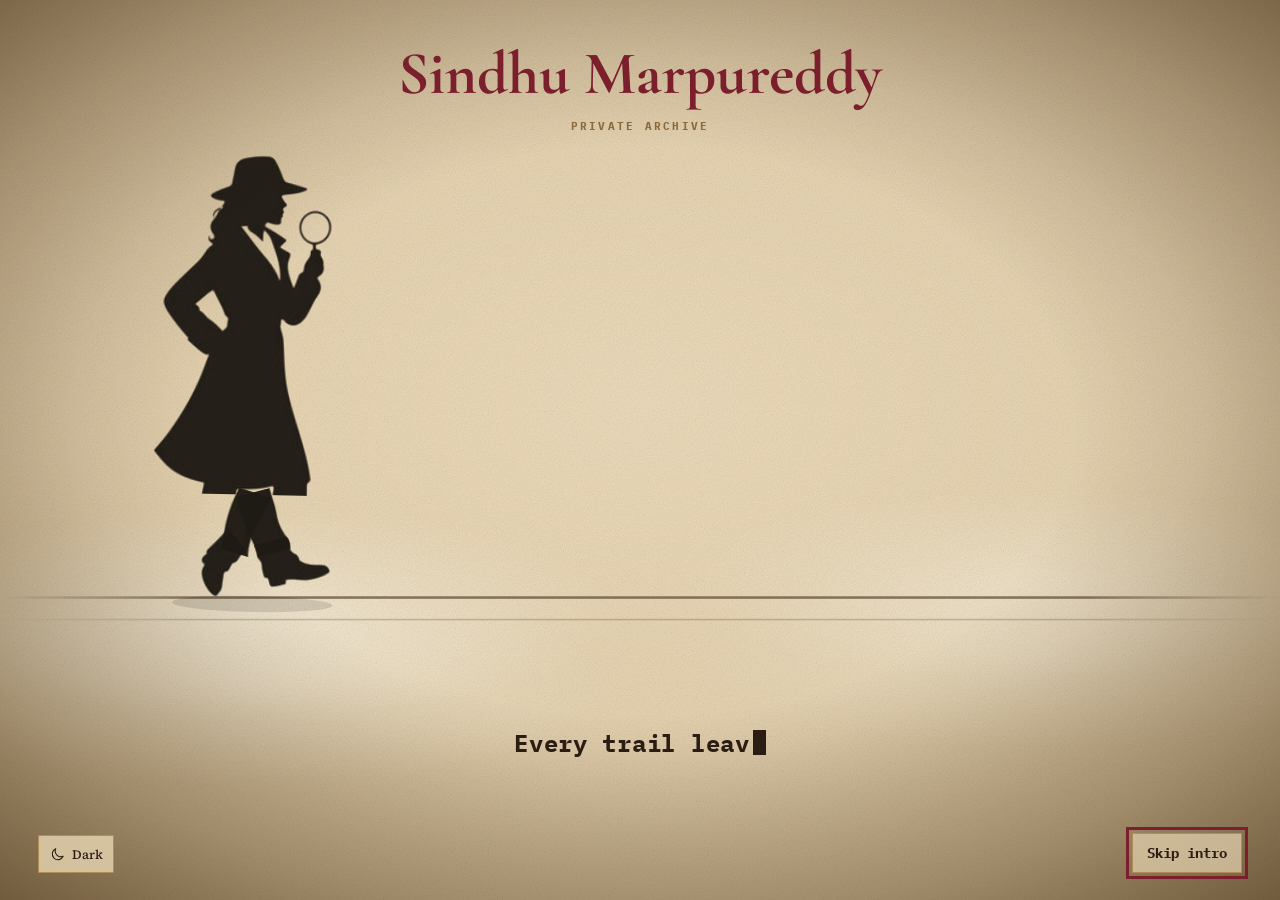
==== commit 38d946e3: "Keep footprints only in intro animation" ====
--- a/index.html
+++ b/index.html
@@ -901,27 +901,11 @@
     return;
   }
 
-  const sourceX = sourceBounds?.width ? sourceBounds.left + sourceBounds.width / 2 : window.innerWidth / 2;
-  const targetX = targetBounds?.width ? targetBounds.left + targetBounds.width / 2 : window.innerWidth / 2;
-  const groundY = window.innerHeight - 86;
   transitionLayer.classList.add("is-active");
   const ground = document.createElement("div");
   ground.className = "transition-ground-line";
   transitionLayer.append(ground);
   transitionNodes.push(ground);
-  const mobile = window.innerWidth <= 700;
-  const tablet = window.innerWidth <= 1050;
-  const printCount = mobile ? 3 : 4;
-  const routeDirection = routes.has(previousRoute) && routes.has(route)
-    ? (Array.from(routes).indexOf(route) >= Array.from(routes).indexOf(previousRoute) ? 1 : -1)
-    : 1;
-  const horizontalGap = Math.abs(targetX - sourceX);
-  const trailStartX = horizontalGap >= 110 ? sourceX : Math.max(36, Math.min(window.innerWidth - 36, (sourceX + targetX) / 2 - routeDirection * 60));
-  const trailEndX = horizontalGap >= 110 ? targetX : Math.max(36, Math.min(window.innerWidth - 36, trailStartX + routeDirection * 120));
-  const transitionY = window.innerHeight - (mobile ? 82 : 104);
-  const transitionScale = mobile ? .8 : .48;
-  placeFootprintTrail(footprintLayer, trailStartX, trailEndX, transitionY, printCount, 170, 24, 0, true, TRANSITION_PRINT_HOLD_MS, FOOTPRINT_FADE_MS, transitionY, transitionScale);
-
   const fadeOut = previousView.animate([{ opacity: 1 }, { opacity: 0 }], { duration: 160, easing: "ease-out", fill: "forwards" });
   transitionAnimations.push(fadeOut);
   transitionTimers.push(window.setTimeout(() => {
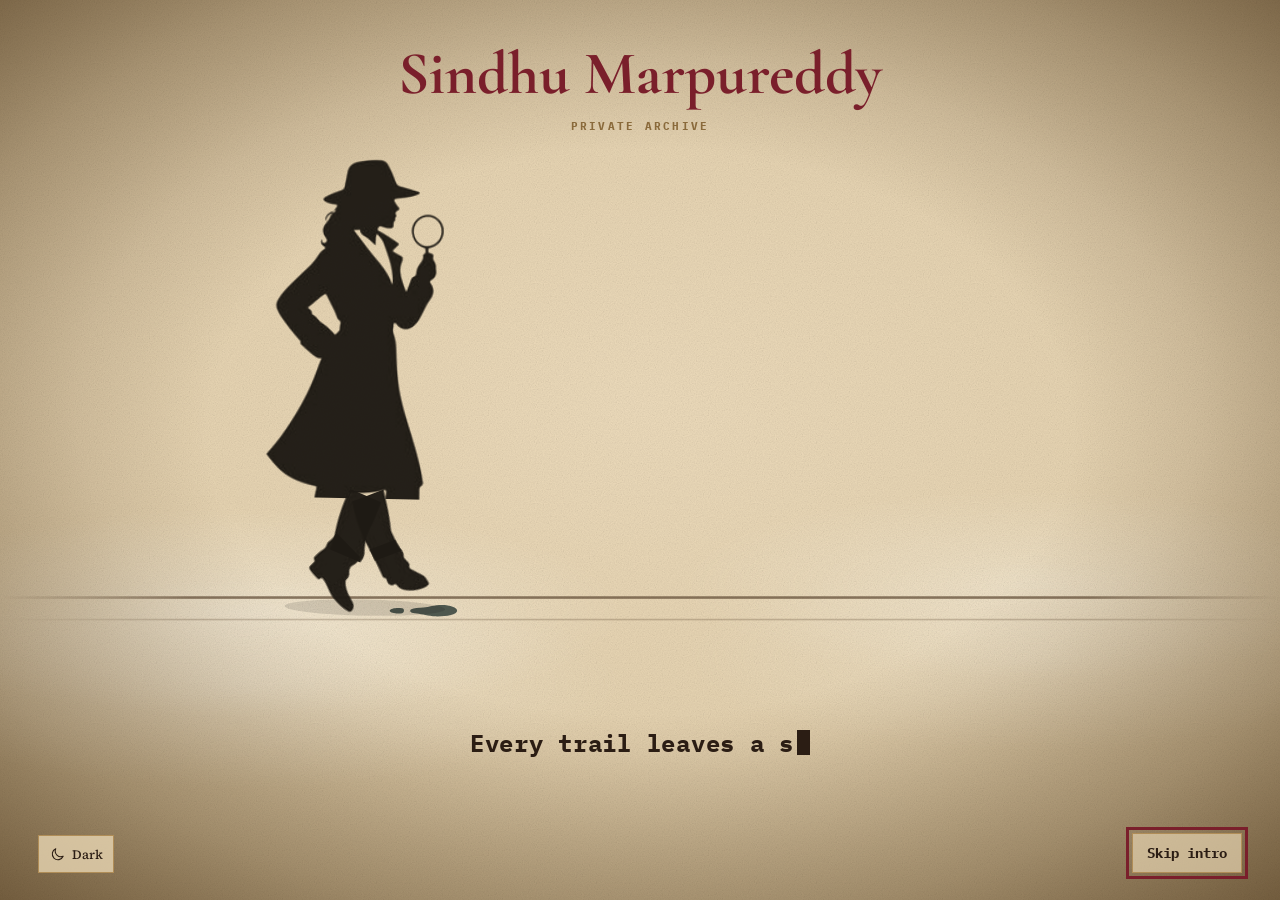
==== commit bf013593: "Add professional social preview metadata" ====
--- a/index.html
+++ b/index.html
@@ -4,7 +4,15 @@
   <meta charset="UTF-8">
   <meta name="viewport" content="width=device-width, initial-scale=1.0">
   <meta name="theme-color" content="#E6D3B0">
-  <title>Sindhu Marpureddy | Home</title>
+  <meta name="description" content="Sindhu Marpureddy is a Trust &amp; Safety and AI governance professional specializing in AI agent evaluation, agentic AI review, and quality systems.">
+  <meta property="og:type" content="website">
+  <meta property="og:title" content="Sindhu Marpureddy | Trust &amp; Safety and AI Agent Review">
+  <meta property="og:description" content="Trust &amp; Safety and AI governance professional specializing in AI agent evaluation, agentic AI review, and quality systems.">
+  <meta property="og:url" content="https://sindhu-m-valerie.github.io/portfolio/">
+  <meta name="twitter:card" content="summary">
+  <meta name="twitter:title" content="Sindhu Marpureddy | Trust &amp; Safety and AI Agent Review">
+  <meta name="twitter:description" content="Trust &amp; Safety and AI governance professional specializing in AI agent evaluation, agentic AI review, and quality systems.">
+  <title>Sindhu Marpureddy | Trust &amp; Safety and AI Agent Review</title>
   <link rel="preconnect" href="https://fonts.googleapis.com">
   <link rel="preconnect" href="https://fonts.gstatic.com" crossorigin>
   <link href="https://fonts.googleapis.com/css2?family=Abril+Fatface&family=Cormorant+Garamond:wght@400;500;600;700&family=Courier+Prime:wght@400;700&family=IBM+Plex+Mono:wght@400;500;600;700&family=Lora:wght@400;500;700&family=Source+Serif+4:wght@400;500;600;700&display=swap" rel="stylesheet">
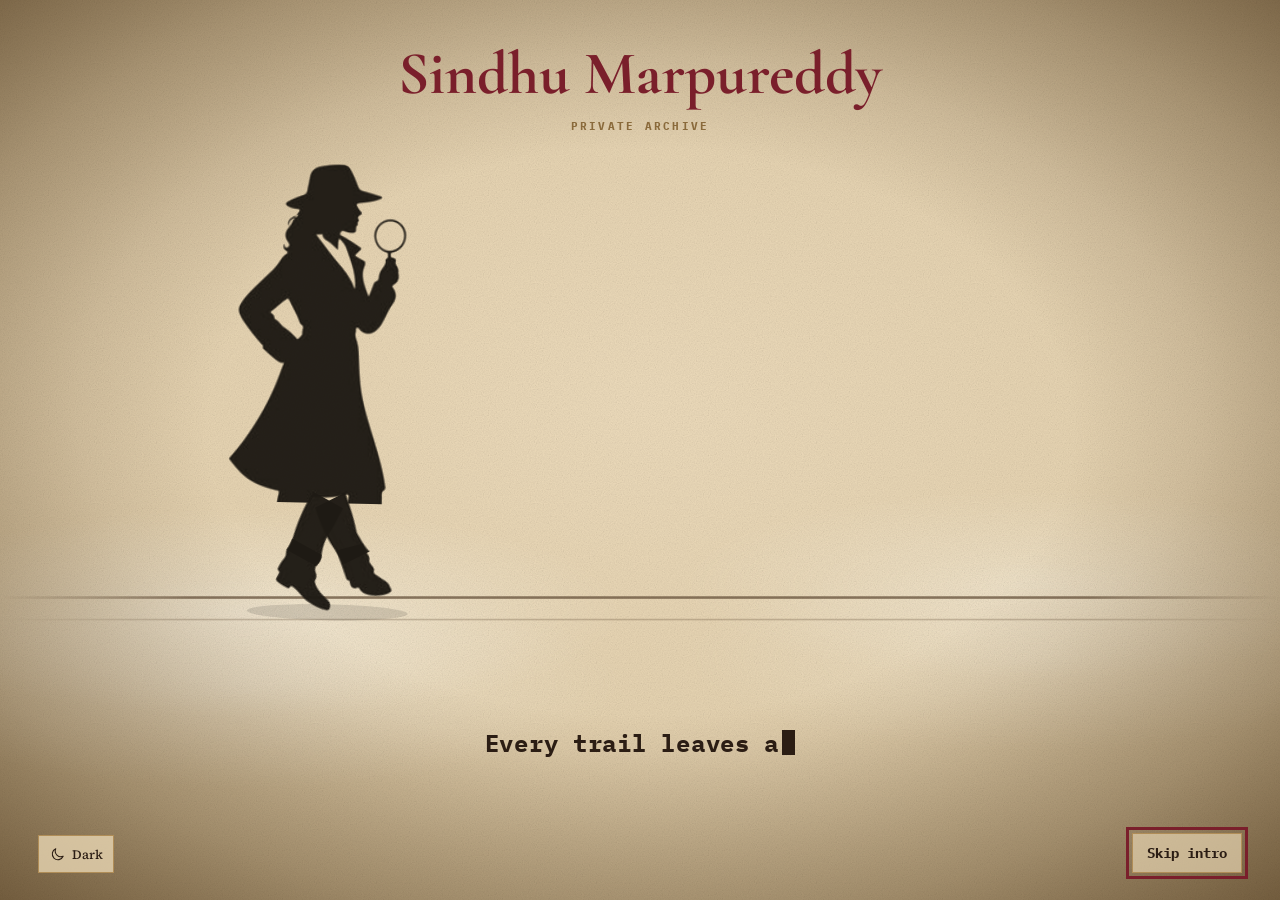
==== commit c53f7dda: "Update professional social preview headline" ====
--- a/index.html
+++ b/index.html
@@ -4,15 +4,15 @@
   <meta charset="UTF-8">
   <meta name="viewport" content="width=device-width, initial-scale=1.0">
   <meta name="theme-color" content="#E6D3B0">
-  <meta name="description" content="Sindhu Marpureddy is a Trust &amp; Safety and AI governance professional specializing in AI agent evaluation, agentic AI review, and quality systems.">
+  <meta name="description" content="Sindhu Marpureddy is a Trust &amp; Safety leader specializing in AI agent evaluation and governance.">
   <meta property="og:type" content="website">
-  <meta property="og:title" content="Sindhu Marpureddy | Trust &amp; Safety and AI Agent Review">
-  <meta property="og:description" content="Trust &amp; Safety and AI governance professional specializing in AI agent evaluation, agentic AI review, and quality systems.">
+  <meta property="og:title" content="Sindhu Marpureddy | Trust &amp; Safety Leader | AI Agent Evaluation &amp; Governance">
+  <meta property="og:description" content="Trust &amp; Safety leader focused on AI agent evaluation and responsible AI governance.">
   <meta property="og:url" content="https://sindhu-m-valerie.github.io/portfolio/">
   <meta name="twitter:card" content="summary">
-  <meta name="twitter:title" content="Sindhu Marpureddy | Trust &amp; Safety and AI Agent Review">
-  <meta name="twitter:description" content="Trust &amp; Safety and AI governance professional specializing in AI agent evaluation, agentic AI review, and quality systems.">
-  <title>Sindhu Marpureddy | Trust &amp; Safety and AI Agent Review</title>
+  <meta name="twitter:title" content="Sindhu Marpureddy | Trust &amp; Safety Leader | AI Agent Evaluation &amp; Governance">
+  <meta name="twitter:description" content="Trust &amp; Safety leader focused on AI agent evaluation and responsible AI governance.">
+  <title>Sindhu Marpureddy | Trust &amp; Safety Leader | AI Agent Evaluation &amp; Governance</title>
   <link rel="preconnect" href="https://fonts.googleapis.com">
   <link rel="preconnect" href="https://fonts.gstatic.com" crossorigin>
   <link href="https://fonts.googleapis.com/css2?family=Abril+Fatface&family=Cormorant+Garamond:wght@400;500;600;700&family=Courier+Prime:wght@400;700&family=IBM+Plex+Mono:wght@400;500;600;700&family=Lora:wght@400;500;700&family=Source+Serif+4:wght@400;500;600;700&display=swap" rel="stylesheet">
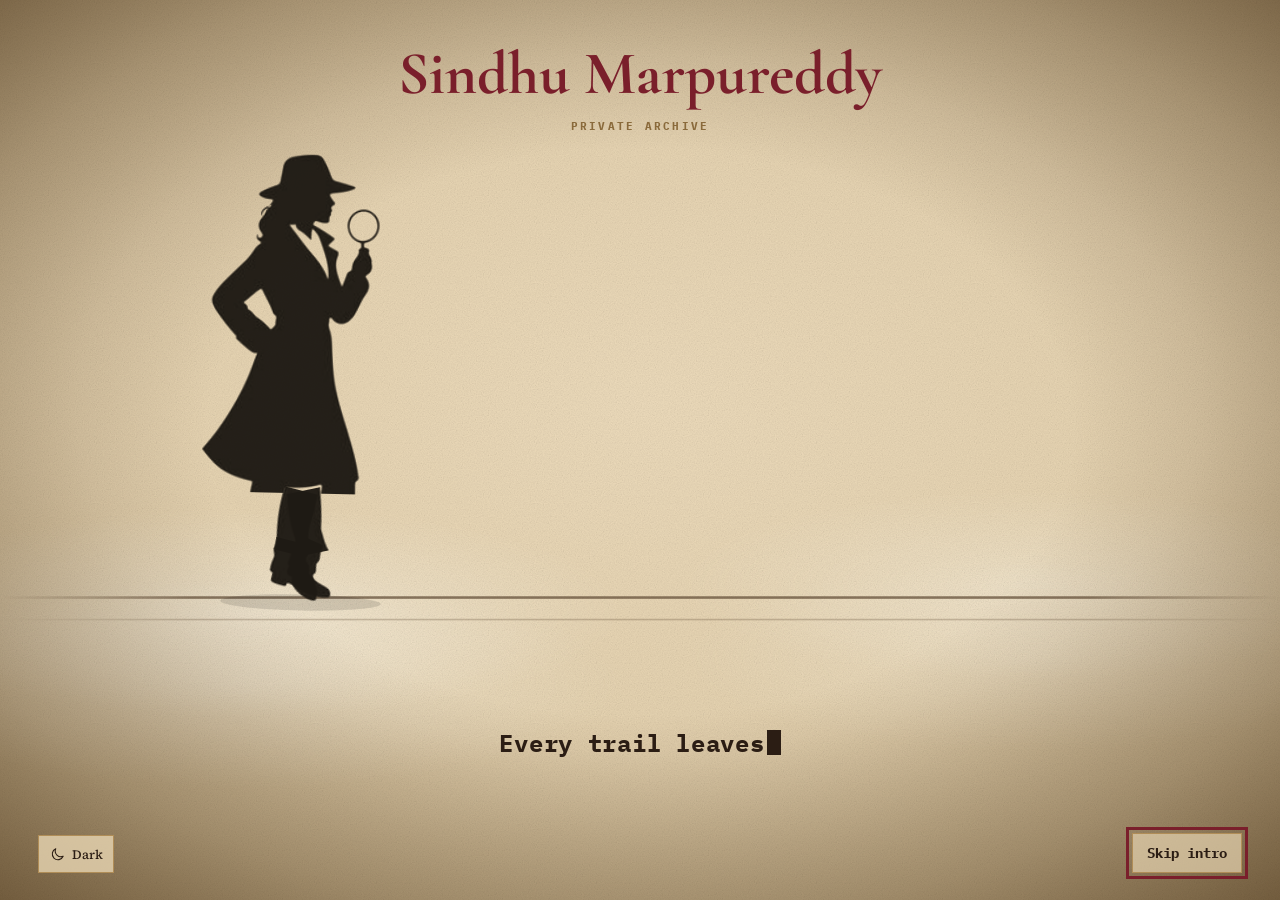
==== commit 9bc909f6: "Update homepage team metric" ====
--- a/index.html
+++ b/index.html
@@ -525,7 +525,7 @@
             <!-- Evidence tags: visible only inside the lens -->
             <div class="facts-layer" id="facts-layer" aria-hidden="true">
               <div class="tag" style="left:21%;top:13%"><b>500+</b><span>escalations resolved / year</span></div>
-              <div class="tag" style="left:56%;top:13%"><b>108</b><span>member team led</span></div>
+              <div class="tag" style="left:56%;top:13%"><b>108</b><span>member team Quality operations lead</span></div>
               <div class="tag" style="left:22%;top:40%"><b>30%</b><span>faster incident resolution</span></div>
               <div class="tag" style="left:60%;top:40%"><b>50+</b><span>process improvements</span></div>
               <div class="tag" style="left:30%;top:67%"><b>25%</b><span>higher review accuracy</span></div>
@@ -535,7 +535,7 @@
             <!-- Large brass-rimmed magnifying glass -->
             <img class="lens" id="lens" src="assets/magnifier.svg" alt="" aria-hidden="true">
 
-            <ul class="sr-only"><li>500+ escalations resolved per year</li><li>108-member team led</li><li>30% faster incident resolution</li><li>50+ process improvements</li><li>25% higher review accuracy</li><li>2D and 3D mapping quality at Google Maps</li></ul>
+            <ul class="sr-only"><li>108 member team Quality operations lead</li><li>500+ escalations resolved per year</li><li>30% faster incident resolution</li><li>50+ process improvements</li><li>25% higher review accuracy</li><li>2D and 3D mapping quality at Google Maps</li></ul>
           </div>
           <div class="hint-row"><span id="stage-hint">Move the lens over the paper to reveal the evidence.</span><button type="button" id="show-all" aria-pressed="false">Show all</button></div>
         </div>
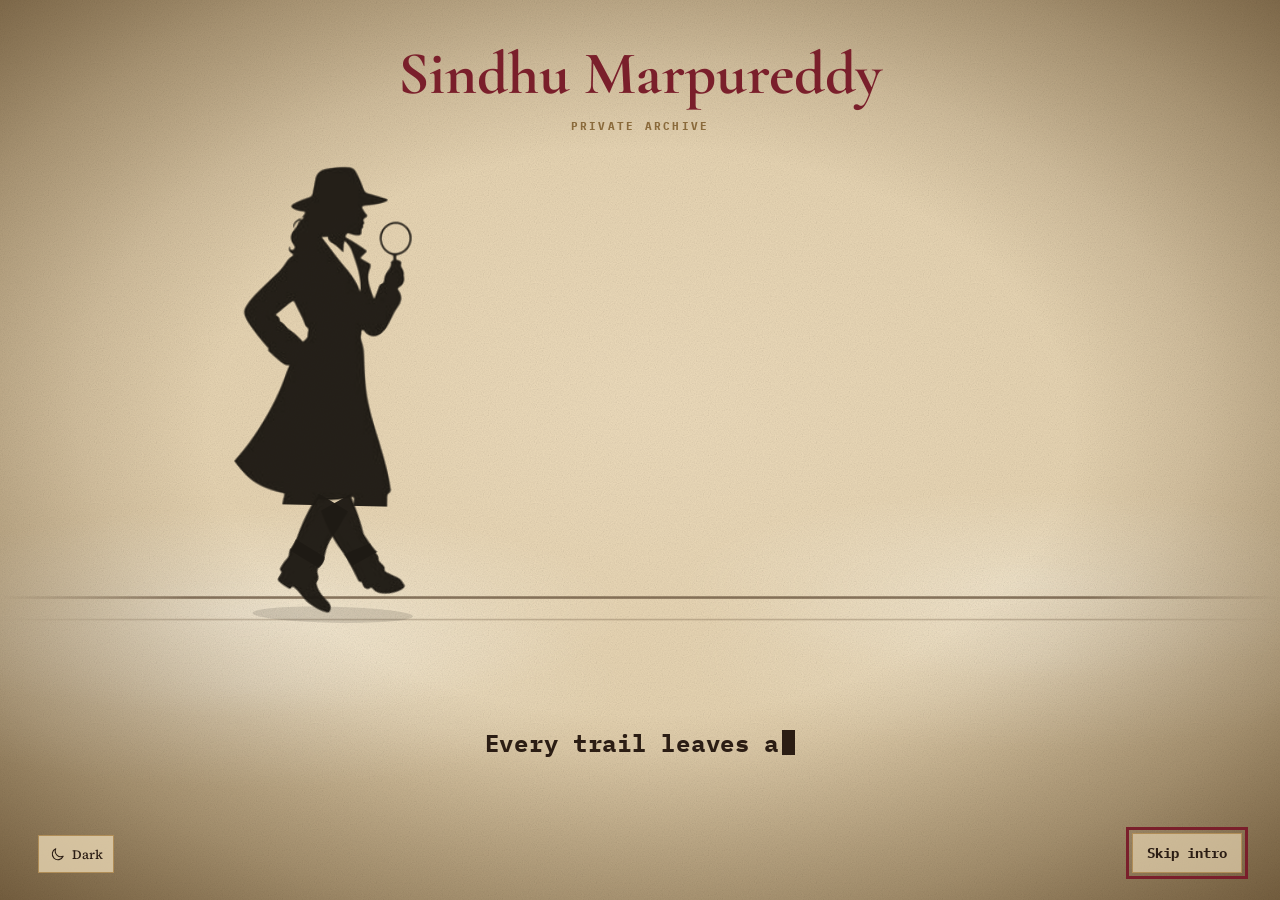
==== commit eb4765b3: "Update portfolio resume" ====
--- a/index.html
+++ b/index.html
@@ -464,7 +464,7 @@
       <a href="#/contact" data-route="contact"><svg aria-hidden="true" focusable="false" viewBox="0 0 24 24"><rect x="3.5" y="5.5" width="17" height="13" rx="1"/><path d="m4.5 7 7.5 5.8L19.5 7"/></svg><span>Contact</span></a>
     </nav>
     <button class="theme-toggle" id="theme-toggle" type="button" aria-pressed="false" aria-label="Switch between light and dark colours"><svg aria-hidden="true" focusable="false" viewBox="0 0 24 24"><path d="M20 14.5A8 8 0 0 1 9.5 4a8 8 0 1 0 10.5 10.5z"/></svg><span>Dark</span></button>
-    <a class="resume-button" href="assets/5SindhuMarpureddy6.pdf" download><svg aria-hidden="true" focusable="false" viewBox="0 0 24 24"><path d="M12 3v12m-5-5 5 5 5-5M4 17v4h16v-4"/></svg><span>Download resume</span></a>
+    <a class="resume-button" href="assets/Sindhu%20Marpureddy%20Trust%20and%20Safety%20Resume.pdf" download><svg aria-hidden="true" focusable="false" viewBox="0 0 24 24"><path d="M12 3v12m-5-5 5 5 5-5M4 17v4h16v-4"/></svg><span>Download resume</span></a>
   </header>
 
   <main id="main-content" tabindex="-1">
@@ -580,7 +580,7 @@
     </section>
 
     <section class="route-view paper-page" id="page-contact" data-page="contact" aria-labelledby="contact-heading" hidden>
-      <div class="page-inner contact-page"><h1 id="contact-heading" tabindex="-1">Contact</h1><p class="contact-prompt">Commission a case.</p><div class="contact-actions"><address id="contact-email">marpureddysindhu@gmail.com</address><button class="copy-email" id="copy-email" type="button" aria-describedby="copy-status">Copy</button></div><div class="contact-details"><p><strong>Phone</strong><a href="tel:+919963051765">+91-9963051765</a></p><p><strong>Location</strong><span>India</span></p></div><p class="copy-status" id="copy-status" role="status" aria-live="polite"></p><div class="contact-links"><a class="button button-primary" href="https://www.linkedin.com/in/sindhu-marpureddy-11a67249/" target="_blank" rel="noreferrer">LinkedIn <span aria-hidden="true">↗</span></a><a class="button button-secondary" href="https://github.com/sindhu-M-Valerie" target="_blank" rel="noreferrer">GitHub <span aria-hidden="true">↗</span></a><a class="button button-secondary" href="assets/5SindhuMarpureddy6.pdf" download>Download resume <span aria-hidden="true">↓</span></a></div></div>
+      <div class="page-inner contact-page"><h1 id="contact-heading" tabindex="-1">Contact</h1><p class="contact-prompt">Commission a case.</p><div class="contact-actions"><address id="contact-email">marpureddysindhu@gmail.com</address><button class="copy-email" id="copy-email" type="button" aria-describedby="copy-status">Copy</button></div><div class="contact-details"><p><strong>Phone</strong><a href="tel:+919963051765">+91-9963051765</a></p><p><strong>Location</strong><span>India</span></p></div><p class="copy-status" id="copy-status" role="status" aria-live="polite"></p><div class="contact-links"><a class="button button-primary" href="https://www.linkedin.com/in/sindhu-marpureddy-11a67249/" target="_blank" rel="noreferrer">LinkedIn <span aria-hidden="true">↗</span></a><a class="button button-secondary" href="https://github.com/sindhu-M-Valerie" target="_blank" rel="noreferrer">GitHub <span aria-hidden="true">↗</span></a><a class="button button-secondary" href="assets/Sindhu%20Marpureddy%20Trust%20and%20Safety%20Resume.pdf" download>Download resume <span aria-hidden="true">↓</span></a></div></div>
     </section>
   </main>
 
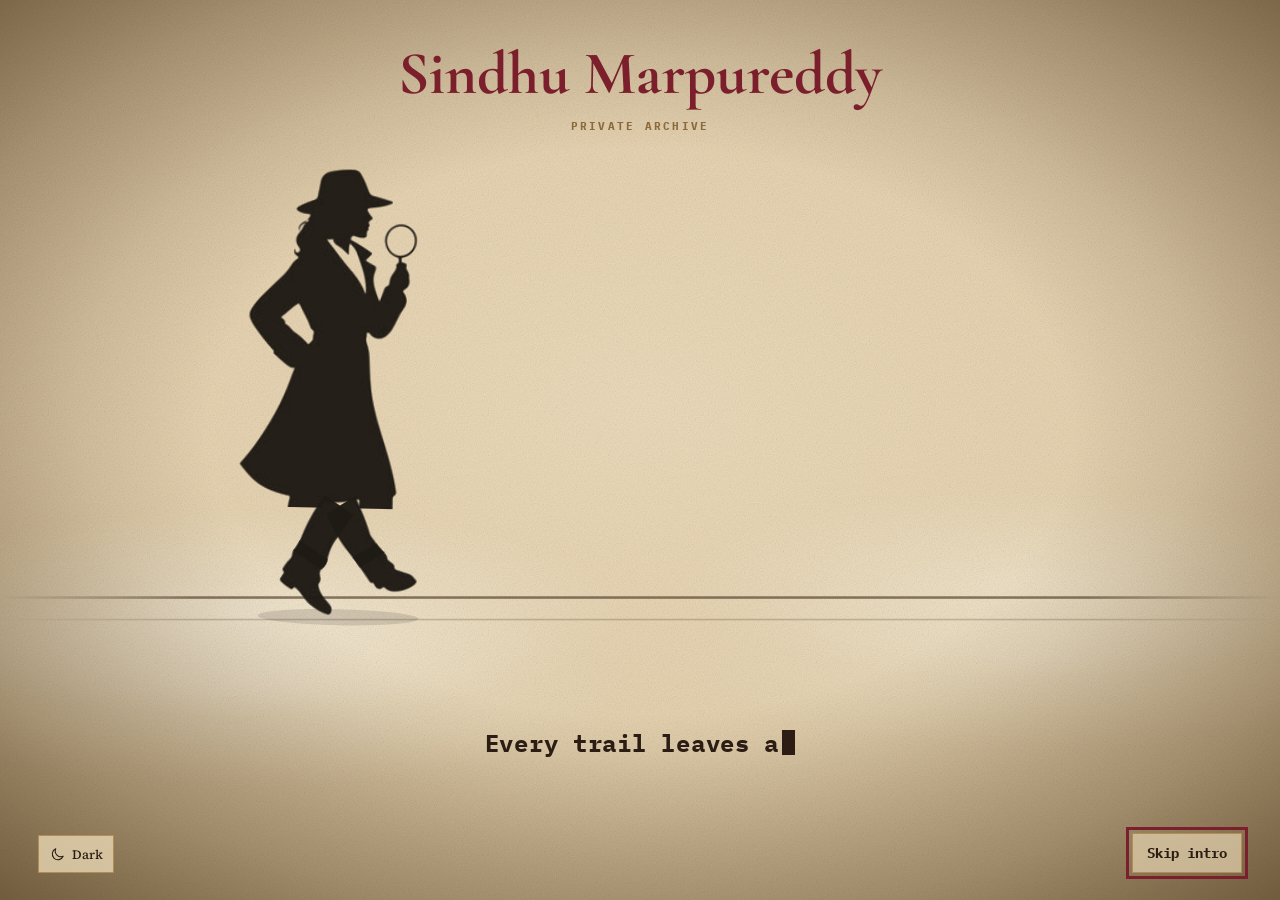
==== commit 902349c1: "Update portfolio experience and resume" ====
--- a/index.html
+++ b/index.html
@@ -464,7 +464,7 @@
       <a href="#/contact" data-route="contact"><svg aria-hidden="true" focusable="false" viewBox="0 0 24 24"><rect x="3.5" y="5.5" width="17" height="13" rx="1"/><path d="m4.5 7 7.5 5.8L19.5 7"/></svg><span>Contact</span></a>
     </nav>
     <button class="theme-toggle" id="theme-toggle" type="button" aria-pressed="false" aria-label="Switch between light and dark colours"><svg aria-hidden="true" focusable="false" viewBox="0 0 24 24"><path d="M20 14.5A8 8 0 0 1 9.5 4a8 8 0 1 0 10.5 10.5z"/></svg><span>Dark</span></button>
-    <a class="resume-button" href="assets/Sindhu%20Marpureddy%20Trust%20and%20Safety%20Resume.pdf" download><svg aria-hidden="true" focusable="false" viewBox="0 0 24 24"><path d="M12 3v12m-5-5 5 5 5-5M4 17v4h16v-4"/></svg><span>Download resume</span></a>
+    <a class="resume-button" href="assets/Sindhu%20Marpureddy%20Resume%20%20.pdf" download><svg aria-hidden="true" focusable="false" viewBox="0 0 24 24"><path d="M12 3v12m-5-5 5 5 5-5M4 17v4h16v-4"/></svg><span>Download resume</span></a>
   </header>
 
   <main id="main-content" tabindex="-1">
@@ -571,7 +571,7 @@
 
     <section class="route-view paper-page" id="page-service-record" data-page="service-record" aria-labelledby="service-heading" hidden>
       <div class="page-inner"><h1 id="service-heading" tabindex="-1">Service Record</h1><div class="service-timeline">
-        <article class="service-entry"><span class="timeline-mark" aria-hidden="true"></span><div class="service-heading"><img class="employer-logo" data-logo="crowdstrike" src="[data-uri]" width="48" height="48" alt="CrowdStrike logo"><h2>Legal Analyst</h2><p>CrowdStrike · FTE · June 2026-present</p></div><ul><li>Developed Sage, an AI-assisted legal policy librarian with Google Apps Script, improving policy governance accuracy.</li><li>Evaluated AI agent outputs for accuracy and compliance, maintaining audit-ready documentation.</li><li>Curated the RAG knowledge base and managed contract execution tracking in Ironclad.</li></ul></article>
+        <article class="service-entry"><span class="timeline-mark" aria-hidden="true"></span><div class="service-heading"><img class="employer-logo" data-logo="crowdstrike" src="[data-uri]" width="48" height="48" alt="CrowdStrike logo"><h2>Legal Analyst</h2><p>CrowdStrike · FTE · Oct 2026-present</p></div><ul><li>Developed Sage, an AI-assisted legal policy librarian with Google Apps Script, improving policy governance accuracy.</li><li>Evaluated AI agent outputs for accuracy and compliance, maintaining audit-ready documentation.</li><li>Curated the RAG knowledge base and managed contract execution tracking in Ironclad.</li></ul></article>
         <article class="service-entry"><span class="timeline-mark" aria-hidden="true"></span><div class="service-heading"><img class="employer-logo" data-logo="alice" src="[data-uri]" width="48" height="48" alt="ALICE.io logo"><h2>Senior Intelligence Consultant</h2><p>ALICE.io · Freelance · Mar-Apr 2026</p></div><ul><li>Drove mission-critical intelligence gathering for a Rapid Alert Team across the Indian landscape.</li><li>Analyzed social and security narratives through OSINT, intelligence-led journalism, and proactive threat hunting.</li><li>Delivered early-warning signals through cross-platform synthesis, narrative forensics, and mainstream-media pre-emption.</li></ul></article>
         <article class="service-entry"><span class="timeline-mark" aria-hidden="true"></span><div class="service-heading"><img class="employer-logo" data-logo="github" src="[data-uri]" width="48" height="48" alt="GitHub logo"><h2>Trust &amp; Safety Specialist II</h2><p>GitHub / Microsoft · FTE · Apr 2021-Jan 2026</p></div><ul><li>Investigated Account Takeover, malware, phishing, crypto fraud, <abbr title="Terrorist and Violent Extremist Content">TVEC</abbr>, <abbr title="Child Sexual Abuse Material">CSAM</abbr>, adult content, <abbr title="Non-Consensual Intimate Imagery">NCII</abbr>, and coordinated abuse on a large open-source platform, resolving 500+ escalations annually.</li><li>Led escalations across Legal and Engineering, reducing resolution time by 30%; resolved 500+ annual escalations across abuse and safety categories.</li><li>Designed AI moderation evaluations that improved review accuracy by 25% and reduced high-risk turnaround by 20%; drove 50+ process plans and built four AI-assisted tools.</li></ul></article>
         <article class="service-entry"><span class="timeline-mark" aria-hidden="true"></span><div class="service-heading"><img class="employer-logo" data-logo="meta" src="[data-uri]" width="48" height="48" alt="Meta logo"><h2>Trust &amp; Safety — Quality Analyst (Process Developer)</h2><p>Meta via Genpact · FTE · Sep 2016-Apr 2021</p></div><ul><li>Led quality operations for a 108-member team across Indian English, Hindi, English, and Odia workflows.</li><li>Reviewed suspicious activity and identified trends that could improve process automation.</li><li>Trained new hires and investigated fraud, policy, and quality issues to support consistent decisions.</li></ul></article>
@@ -580,7 +580,7 @@
     </section>
 
     <section class="route-view paper-page" id="page-contact" data-page="contact" aria-labelledby="contact-heading" hidden>
-      <div class="page-inner contact-page"><h1 id="contact-heading" tabindex="-1">Contact</h1><p class="contact-prompt">Commission a case.</p><div class="contact-actions"><address id="contact-email">marpureddysindhu@gmail.com</address><button class="copy-email" id="copy-email" type="button" aria-describedby="copy-status">Copy</button></div><div class="contact-details"><p><strong>Phone</strong><a href="tel:+919963051765">+91-9963051765</a></p><p><strong>Location</strong><span>India</span></p></div><p class="copy-status" id="copy-status" role="status" aria-live="polite"></p><div class="contact-links"><a class="button button-primary" href="https://www.linkedin.com/in/sindhu-marpureddy-11a67249/" target="_blank" rel="noreferrer">LinkedIn <span aria-hidden="true">↗</span></a><a class="button button-secondary" href="https://github.com/sindhu-M-Valerie" target="_blank" rel="noreferrer">GitHub <span aria-hidden="true">↗</span></a><a class="button button-secondary" href="assets/Sindhu%20Marpureddy%20Trust%20and%20Safety%20Resume.pdf" download>Download resume <span aria-hidden="true">↓</span></a></div></div>
+      <div class="page-inner contact-page"><h1 id="contact-heading" tabindex="-1">Contact</h1><p class="contact-prompt">Commission a case.</p><div class="contact-actions"><address id="contact-email">marpureddysindhu@gmail.com</address><button class="copy-email" id="copy-email" type="button" aria-describedby="copy-status">Copy</button></div><div class="contact-details"><p><strong>Phone</strong><a href="tel:+919963051765">+91-9963051765</a></p><p><strong>Location</strong><span>India</span></p></div><p class="copy-status" id="copy-status" role="status" aria-live="polite"></p><div class="contact-links"><a class="button button-primary" href="https://www.linkedin.com/in/sindhu-marpureddy-11a67249/" target="_blank" rel="noreferrer">LinkedIn <span aria-hidden="true">↗</span></a><a class="button button-secondary" href="https://github.com/sindhu-M-Valerie" target="_blank" rel="noreferrer">GitHub <span aria-hidden="true">↗</span></a><a class="button button-secondary" href="assets/Sindhu%20Marpureddy%20Resume%20%20.pdf" download>Download resume <span aria-hidden="true">↓</span></a></div></div>
     </section>
   </main>
 
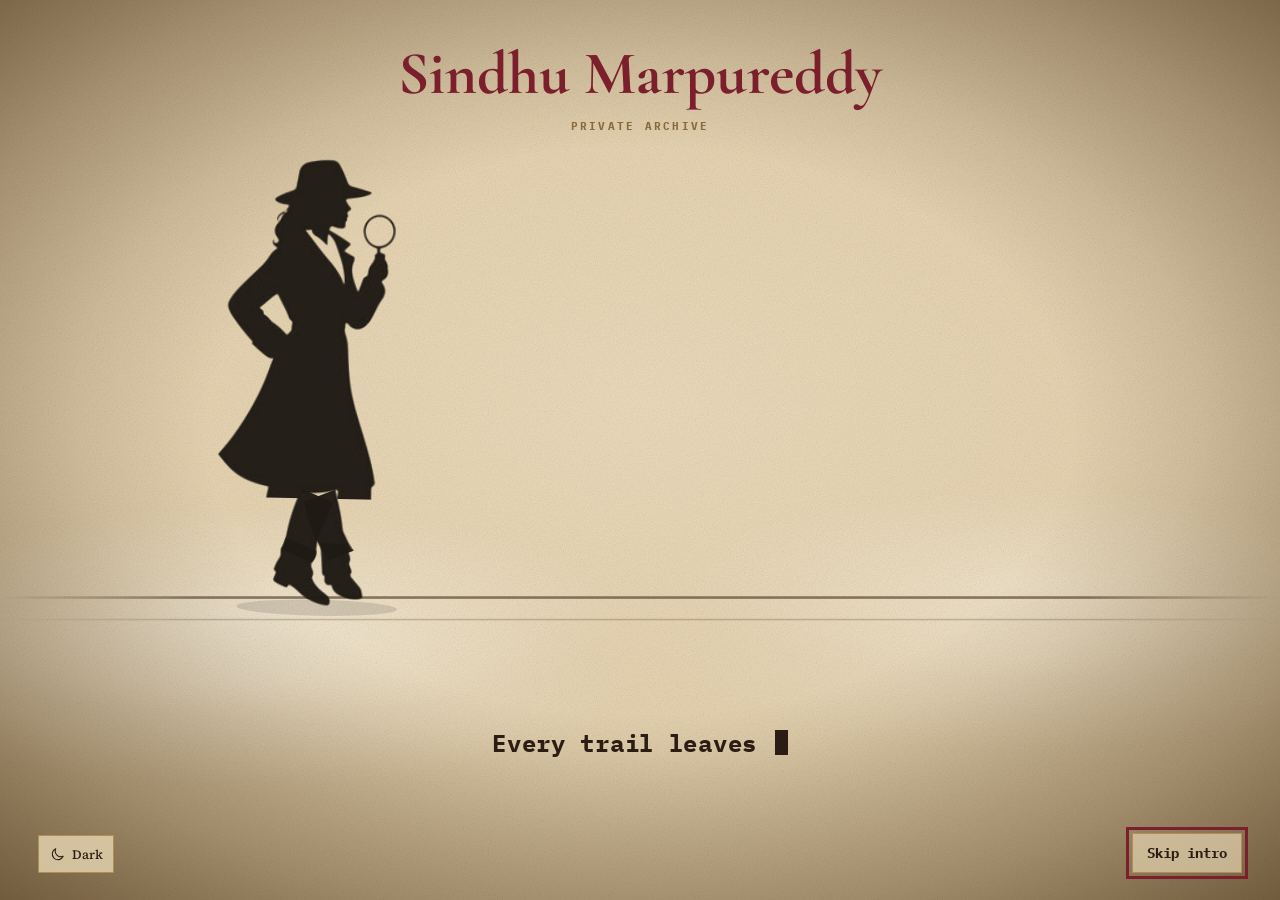
==== commit 01a325b3: "Correct CrowdStrike service dates" ====
--- a/index.html
+++ b/index.html
@@ -571,7 +571,7 @@
 
     <section class="route-view paper-page" id="page-service-record" data-page="service-record" aria-labelledby="service-heading" hidden>
       <div class="page-inner"><h1 id="service-heading" tabindex="-1">Service Record</h1><div class="service-timeline">
-        <article class="service-entry"><span class="timeline-mark" aria-hidden="true"></span><div class="service-heading"><img class="employer-logo" data-logo="crowdstrike" src="[data-uri]" width="48" height="48" alt="CrowdStrike logo"><h2>Legal Analyst</h2><p>CrowdStrike · FTE · Oct 2026-present</p></div><ul><li>Developed Sage, an AI-assisted legal policy librarian with Google Apps Script, improving policy governance accuracy.</li><li>Evaluated AI agent outputs for accuracy and compliance, maintaining audit-ready documentation.</li><li>Curated the RAG knowledge base and managed contract execution tracking in Ironclad.</li></ul></article>
+        <article class="service-entry"><span class="timeline-mark" aria-hidden="true"></span><div class="service-heading"><img class="employer-logo" data-logo="crowdstrike" src="[data-uri]" width="48" height="48" alt="CrowdStrike logo"><h2>Legal Analyst</h2><p>CrowdStrike · FTE · June 2026-Oct 2026</p></div><ul><li>Developed Sage, an AI-assisted legal policy librarian with Google Apps Script, improving policy governance accuracy.</li><li>Evaluated AI agent outputs for accuracy and compliance, maintaining audit-ready documentation.</li><li>Curated the RAG knowledge base and managed contract execution tracking in Ironclad.</li></ul></article>
         <article class="service-entry"><span class="timeline-mark" aria-hidden="true"></span><div class="service-heading"><img class="employer-logo" data-logo="alice" src="[data-uri]" width="48" height="48" alt="ALICE.io logo"><h2>Senior Intelligence Consultant</h2><p>ALICE.io · Freelance · Mar-Apr 2026</p></div><ul><li>Drove mission-critical intelligence gathering for a Rapid Alert Team across the Indian landscape.</li><li>Analyzed social and security narratives through OSINT, intelligence-led journalism, and proactive threat hunting.</li><li>Delivered early-warning signals through cross-platform synthesis, narrative forensics, and mainstream-media pre-emption.</li></ul></article>
         <article class="service-entry"><span class="timeline-mark" aria-hidden="true"></span><div class="service-heading"><img class="employer-logo" data-logo="github" src="[data-uri]" width="48" height="48" alt="GitHub logo"><h2>Trust &amp; Safety Specialist II</h2><p>GitHub / Microsoft · FTE · Apr 2021-Jan 2026</p></div><ul><li>Investigated Account Takeover, malware, phishing, crypto fraud, <abbr title="Terrorist and Violent Extremist Content">TVEC</abbr>, <abbr title="Child Sexual Abuse Material">CSAM</abbr>, adult content, <abbr title="Non-Consensual Intimate Imagery">NCII</abbr>, and coordinated abuse on a large open-source platform, resolving 500+ escalations annually.</li><li>Led escalations across Legal and Engineering, reducing resolution time by 30%; resolved 500+ annual escalations across abuse and safety categories.</li><li>Designed AI moderation evaluations that improved review accuracy by 25% and reduced high-risk turnaround by 20%; drove 50+ process plans and built four AI-assisted tools.</li></ul></article>
         <article class="service-entry"><span class="timeline-mark" aria-hidden="true"></span><div class="service-heading"><img class="employer-logo" data-logo="meta" src="[data-uri]" width="48" height="48" alt="Meta logo"><h2>Trust &amp; Safety — Quality Analyst (Process Developer)</h2><p>Meta via Genpact · FTE · Sep 2016-Apr 2021</p></div><ul><li>Led quality operations for a 108-member team across Indian English, Hindi, English, and Odia workflows.</li><li>Reviewed suspicious activity and identified trends that could improve process automation.</li><li>Trained new hires and investigated fraud, policy, and quality issues to support consistent decisions.</li></ul></article>
